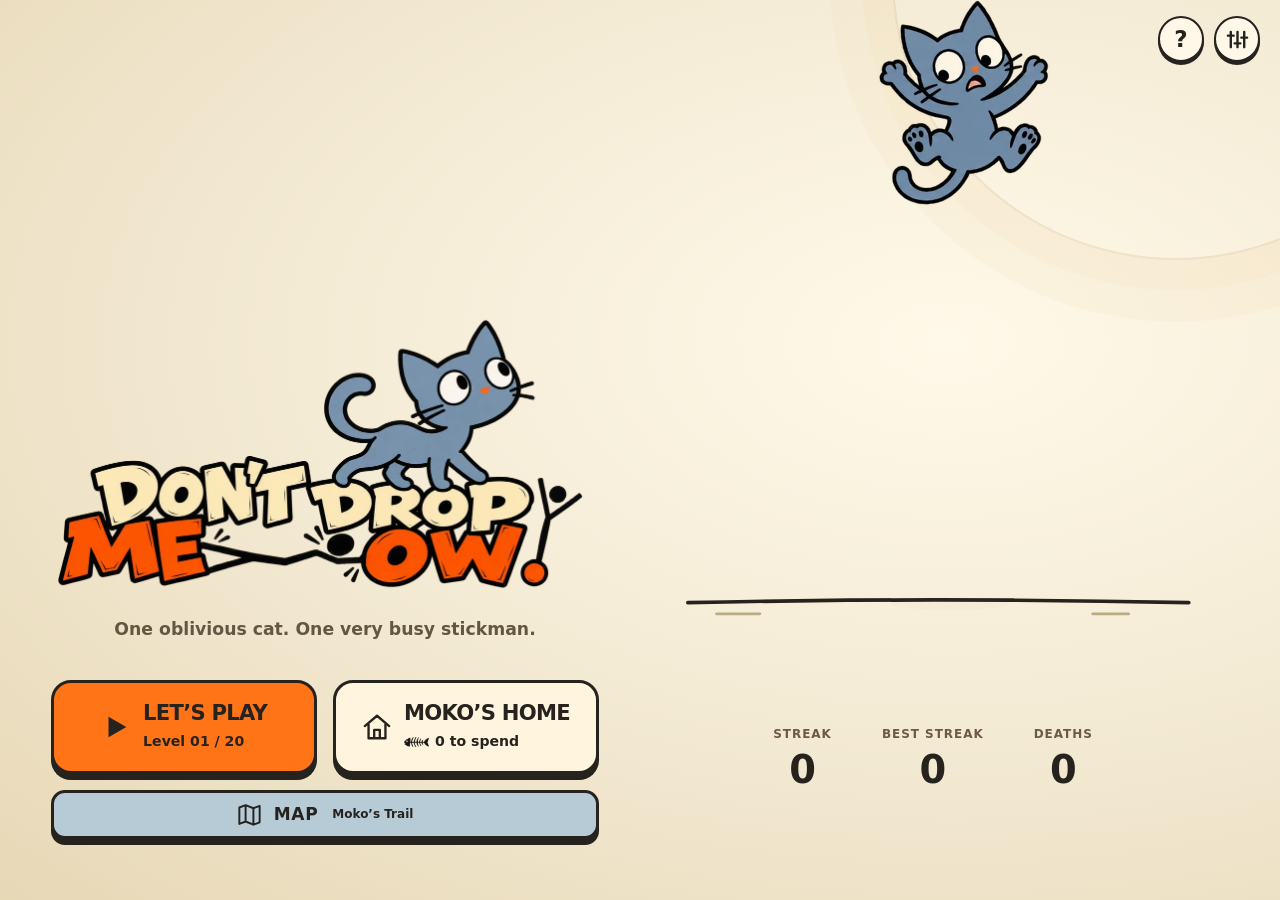
==== index.html @ 4ca8fd46 "flap z-order, vignette bed suppression, kit audio resilience, chunk prefetch Generated with [Devin](" ====
<!doctype html>
<html lang="en">
  <head>
    <meta charset="UTF-8" />
    <meta name="viewport" content="width=device-width, initial-scale=1.0, viewport-fit=cover, user-scalable=no" />
    <meta name="theme-color" content="#0b1020" />
    <link rel="icon" type="image/png" href="./images/icon.png" />
    <link rel="apple-touch-icon" href="./images/icon.png" />
    <meta name="robots" content="noindex, nofollow" />
    <meta name="description" content="DDMO — a Snappy Fox Games title." />
    <title>Don't Drop Me-Ow!</title>
    <script type="module" crossorigin src="./assets/index-Bmjl_Z2d.js"></script>
    <link rel="stylesheet" crossorigin href="./assets/index-BCp3fHx_.css">
  </head>
  <body>
    <div id="root"></div>
  </body>
</html>
---- assets/index-BCp3fHx_.css ----
:root{--bg: #cfc0a0;--panel: #e7dabd;--panel-2: #efe6cf;--line: #b8a77e;--text: #26231f;--muted: #6f6450;--accent: #e8622a;--accent-2: #3a352d;--danger: #b8452a}*{box-sizing:border-box}html,body,#root{height:100%;margin:0}body{background:var(--bg);color:var(--text);font:16px/1.5 system-ui,-apple-system,Segoe UI,sans-serif;-webkit-font-smoothing:antialiased}.app-shell{height:100%;display:flex;align-items:center;justify-content:center;padding:16px}.menu,.panel,.game-frame{width:min(100%,520px);height:min(100%,900px);background:var(--panel);border:1px solid var(--line);border-radius:20px;overflow:hidden;position:relative;display:flex;flex-direction:column}.is-game .game-frame{width:min(100%,1280px,calc((100dvh - 32px) * 16 / 9));height:auto;aspect-ratio:16 / 9}@media(orientation:portrait){.app-shell.is-game{padding:0}.is-game .game-frame{width:100%;height:100%;aspect-ratio:auto;border:none;border-radius:0}}.menu{padding:32px 24px;gap:20px}.menu-head h1{margin:0;font-size:40px;letter-spacing:.02em}.menu-head p{margin:6px 0 0;color:var(--muted)}.menu-modes{display:flex;flex-direction:column;gap:12px;flex:1}.mode-card{display:flex;flex-direction:column;gap:4px;text-align:left;padding:16px 18px;border-radius:14px;border:1px solid var(--line);background:var(--panel-2);color:var(--text);cursor:pointer;transition:transform .08s ease,border-color .12s ease}.mode-card:hover{border-color:var(--accent);transform:translateY(-1px)}.mode-label{font-weight:700;font-size:18px}.mode-blurb{color:var(--muted);font-size:14px}.mode-controls{color:var(--accent-2);font-size:12px;letter-spacing:.04em}.mode-best{color:var(--accent);font-size:12px;font-weight:700}.menu-foot{display:flex;gap:10px}.menu-best{margin:0;color:var(--muted);font-size:13px;text-align:center}button{font:inherit}.primary,.ghost,.danger{padding:10px 16px;border-radius:12px;border:1px solid var(--line);cursor:pointer}.primary{background:var(--accent);color:#efe6cf;border-color:transparent;font-weight:700}.primary:disabled{opacity:.4;cursor:not-allowed}.ghost{background:transparent;color:var(--text);flex:1}.danger{background:var(--danger);color:#fff;border-color:transparent}.panel{padding:28px 24px;gap:16px;overflow-y:auto}.panel h1{margin:0}.row{display:flex;align-items:center;justify-content:space-between;gap:12px;padding:12px 0;border-bottom:1px solid var(--line)}.currency{color:var(--accent);font-weight:700;margin:0}.upgrade-list{list-style:none;margin:0;padding:0;display:flex;flex-direction:column;gap:12px}.upgrade{display:flex;align-items:center;justify-content:space-between;gap:12px;padding:14px;border:1px solid var(--line);border-radius:12px;background:var(--panel-2)}.upgrade-info{display:flex;flex-direction:column;gap:2px}.upgrade-info span{color:var(--muted);font-size:13px}.upgrade-info em{color:var(--accent-2);font-size:12px;font-style:normal}.game-frame{background:var(--bg)}.game-loading{flex:1;display:flex;align-items:center;justify-content:center;color:var(--muted)}.game-canvas{flex:1;min-height:0}.game-canvas canvas{display:block;width:100%!important;height:100%!important}.game-exit{position:absolute;top:30px;right:36px;padding:8px 14px;border:none;border-radius:2px;background:#26231f;color:#efe6cf;font-size:16px;font-weight:700;letter-spacing:.02em;cursor:pointer;transition:transform .08s ease}.game-exit:hover{transform:translateY(-1px)}.game-pause{position:absolute;inset:0;display:flex;flex-direction:column;align-items:center;justify-content:center;gap:14px;background:#26231f73;color:#efe6cf;letter-spacing:.04em;pointer-events:none;user-select:none;-webkit-user-select:none;z-index:3}.game-pause b{font-size:30px;font-weight:700}.game-pause span{font-size:15px;color:#cfc3a8}.game-hud{position:absolute;top:0;left:0;right:0;display:flex;align-items:center;gap:16px;padding:calc(8px + env(safe-area-inset-top)) calc(12px + env(safe-area-inset-right)) 8px calc(16px + env(safe-area-inset-left));color:#e7dabd;font-weight:700;letter-spacing:.02em;user-select:none;-webkit-user-select:none;z-index:4}.game-hud-tag{font-size:17px}.game-hud-bones{display:flex;align-items:center;gap:7px;font-size:17px}.game-hud-bones img{width:26px;height:auto;display:block}.game-hud-bones b{font-weight:700;min-width:1.1em;animation:game-hud-pop .28s ease}@keyframes game-hud-pop{0%{transform:scale(1)}40%{transform:scale(1.5)}to{transform:scale(1)}}.game-hud-gap{flex:1}.game-hud-btn{appearance:none;border:none;border-radius:0;background:transparent;color:#e7dabd;font:inherit;font-size:17px;letter-spacing:.02em;padding:12px 14px;cursor:pointer;transition:transform .08s ease}.game-hud-btn:hover{transform:translateY(-1px)}.game-hud .game-exit{position:static;top:auto;right:auto;padding:12px 14px;border-radius:0;background:transparent;color:#e7dabd;font-size:17px}.overlay{position:absolute;inset:0;background:#e7dabdf0;display:flex;flex-direction:column;align-items:center;justify-content:center;gap:12px;padding:24px;text-align:center}.overlay h2{margin:0;font-size:30px}.overlay-score{margin:0;font-size:20px;color:var(--text)}.overlay-best{margin:0;color:var(--accent);font-weight:700}.overlay-actions{display:flex;gap:10px;width:100%;max-width:320px}.is-home .home-frame,.home-frame{width:min(100%,1280px);aspect-ratio:16 / 9;background:var(--panel);border:1px solid var(--line);border-radius:20px;overflow:hidden;position:relative;cursor:default}.home-room{position:absolute;inset:0;width:100%;height:100%}.home-hud{position:absolute;top:0;left:0;right:0;display:flex;justify-content:space-between;align-items:flex-start;padding:24px 30px;pointer-events:none}.home-hud .game-exit{pointer-events:auto;position:static}.home-bones{background:#26231f;color:#efe6cf;font-weight:700;font-size:20px;padding:8px 16px;border-radius:2px;display:inline-flex;align-items:center;gap:8px}.bone-glyph{width:20px;height:20px;object-fit:contain;vertical-align:-4px;display:inline-block}.home-hotspot{position:absolute;transform:translate(-50%,-50%);width:64px;height:64px;background:none;border:none;cursor:pointer;padding:0}.home-hotspot-ring{position:absolute;inset:8px;border:3px dashed var(--accent);border-radius:50%;opacity:.7;animation:hotspot-pulse 1.6s ease-in-out infinite}.home-hotspot-tag{position:absolute;bottom:-14px;left:50%;transform:translate(-50%);background:#26231f;color:#efe6cf;font-size:13px;font-weight:700;padding:2px 8px;border-radius:8px;white-space:nowrap;display:inline-flex;align-items:center;gap:4px}.home-hotspot-tag .bone-glyph{width:14px;height:14px;vertical-align:0}.home-owned-tag{position:absolute;transform:translate(-50%,-50%);width:56px;height:56px;background:none;border:none;cursor:pointer;padding:0}.home-owned-ring{border-color:#26231f;opacity:.28}.home-owned-tag:hover .home-owned-ring{opacity:.6}.home-item-hit{position:absolute;background:none;border:none;padding:0}.home-item-hit:active{cursor:grabbing}.home-toast{position:absolute;left:50%;bottom:92px;transform:translate(-50%);background:#26231f;color:#efe6cf;font-size:14px;font-weight:600;padding:8px 16px;border-radius:12px;pointer-events:none;z-index:6}@keyframes hotspot-pulse{0%,to{transform:scale(1);opacity:.7}50%{transform:scale(1.18);opacity:.35}}.home-sections{display:flex;gap:6px;pointer-events:auto;background:#26231f;padding:4px;border-radius:12px}.home-section-tab{background:none;border:none;color:#efe6cf8c;font-weight:700;font-size:14px;letter-spacing:.08em;padding:7px 14px;border-radius:9px;cursor:pointer}.home-section-tab.is-active{background:#e7dabd;color:#26231f}.home-card{position:absolute;left:50%;bottom:6%;transform:translate(-50%);width:min(520px,92%);background:#efe6cf;border:3px solid #26231f;border-radius:16px;display:flex;gap:18px;padding:16px 18px;align-items:stretch;box-shadow:0 10px #26231f47,0 22px 44px #26231f4d;animation:home-card-in .22s cubic-bezier(.2,1.4,.5,1) both;z-index:4}@keyframes home-card-in{0%{transform:translate(-50%) translateY(18px) scale(.96);opacity:0}to{transform:translate(-50%) translateY(0) scale(1);opacity:1}}.home-card-art{flex:0 0 128px;background:#26231f;border-radius:12px;display:flex;align-items:center;justify-content:center;padding:10px;position:relative}.home-card-art:after{content:"";position:absolute;left:14px;right:14px;bottom:14px;height:5px;background:#e7dabd;border-radius:3px;opacity:.85}.home-card-art img{max-width:100%;max-height:108px;object-fit:contain;image-rendering:auto}.home-card-art-empty{color:#efe6cf;font-size:40px;font-weight:800}.home-card-art-swatch{width:76px;height:76px;border:3px solid #26231f;border-radius:10px}.home-card-art-swatchrow{display:flex;gap:8px}.home-card-art-swatchrow i{width:30px;height:30px;border:3px solid #26231f;border-radius:8px}.home-card-swatches{display:flex;flex-wrap:wrap;gap:7px;padding-top:6px;border-top:1px solid var(--line)}.home-card-swatch{width:28px;height:28px;border:3px solid #26231f;border-radius:8px;cursor:pointer;padding:0}.home-card-swatch.is-picked{outline:3px solid #e8622a;outline-offset:2px}.home-card-body{flex:1;display:flex;flex-direction:column;gap:5px;min-width:0}.home-card-body strong{font-size:22px;letter-spacing:.03em;text-transform:uppercase}.home-card-pips{display:flex;align-items:center;gap:5px}.home-card-pips i{width:9px;height:9px;border-radius:50%;border:2px solid #26231f;background:transparent}.home-card-pips i.on{background:#e8622a;border-color:#e8622a}.home-card-pips em{font-style:normal;font-size:12px;font-weight:700;color:var(--muted);letter-spacing:.05em;margin-left:4px;text-transform:uppercase}.home-card-blurb{font-size:14px;color:var(--muted);font-style:italic}.home-card-chain{font-size:12px;font-weight:700;color:var(--accent-2);letter-spacing:.03em}.home-card-alt{background:none;border:none;padding:0 2px;font:inherit;font-weight:700;color:var(--accent);cursor:pointer;text-decoration:underline dotted;text-underline-offset:2px}.home-card-owned{display:flex;flex-direction:column;gap:3px;padding-top:4px;border-top:1px solid var(--line)}.home-card-owned-row{display:flex;align-items:center;justify-content:space-between;gap:10px;font-size:13px;text-transform:capitalize}.home-card-inuse{font-style:normal;font-size:11px;font-weight:800;color:var(--muted);letter-spacing:.06em;text-transform:uppercase}.home-card-equip{flex:none;padding:3px 12px;font-size:11px;font-weight:800;border-radius:7px}.home-card-actions{display:flex;gap:10px;margin-top:auto;padding-top:8px}.home-card-buy{display:inline-flex;align-items:center;gap:7px}.bone-ico{width:15px;height:15px}.home-continue{position:absolute;right:30px;bottom:26px;display:flex;flex-direction:column;align-items:flex-end;gap:6px;z-index:3}.home-continue-btn{font-size:17px}.home-continue.is-cta{left:50%;right:auto;bottom:112px;transform:translate(-50%);align-items:center}.home-prompt{position:absolute;left:50%;top:56%;transform:translate(-50%,-50%);text-align:center;z-index:3;pointer-events:none}.home-prompt-copy{margin:0;font-size:17px;font-style:italic;color:var(--muted)}.home-prompt-skip{margin:8px 0 0;font-size:14px;font-weight:700;color:var(--accent);animation:home-skip-pulse 1.6s ease-in-out infinite}.home-next{position:absolute;right:30px;bottom:26px;margin:0;padding:9px 16px;background:var(--text);color:#f2ead6;border-radius:10px;font-size:14px;font-weight:800;letter-spacing:.04em;z-index:3;pointer-events:none}.home-skip{position:absolute;right:30px;bottom:26px;margin:0;color:var(--muted);font-size:14px;font-weight:700;z-index:3;animation:home-skip-pulse 1.6s ease-in-out infinite;pointer-events:none}.home-skip b{color:var(--accent)}@keyframes home-skip-pulse{0%,to{opacity:.65}50%{opacity:1}}.home-menu{position:absolute;top:0;right:0;bottom:0;width:min(348px,92%);background:#efe6cf;border-left:3px solid #26231f;display:flex;flex-direction:column;z-index:5;box-shadow:-8px 0 24px #26231f1a}.home-menu-heading{display:flex;justify-content:space-between;align-items:center;gap:10px;padding:10px 14px 0;background:#26231f;color:#efe6cf;font-size:12px;font-weight:800;letter-spacing:.08em}.home-menu-close{display:inline-flex;align-items:center;justify-content:center;gap:8px;min-height:44px;padding:7px 10px;color:#efe6cf;background:transparent;border:1px solid #8c8169;border-radius:10px;font-size:11px;font-weight:700;cursor:pointer}.home-menu-close span{font-size:24px;line-height:1}.home-menu-tabs{display:grid;grid-template-columns:repeat(2,minmax(0,1fr));gap:5px;padding:8px 12px 12px;border-bottom:2px solid #26231f;background:#26231f}.home-menu-tabs .home-section-tab{min-height:44px;font-size:12px;padding:8px;letter-spacing:.05em;color:#c8bea7}.home-menu-tabs .home-section-tab.is-active{color:#26231f}.home-menu button:focus-visible{outline:3px solid #e8622a;outline-offset:-3px}.home-menu-list{flex:1;min-height:0;overflow-y:auto;overscroll-behavior:contain;padding:12px;display:flex;flex-direction:column;gap:8px}.home-menu-row{display:flex;align-items:center;flex-shrink:0;min-height:72px;gap:12px;padding:10px 12px;background:#f8f1df;border:1px solid #d5c7a5;border-radius:12px;color:#26231f;cursor:pointer;text-align:left;font-size:15px}.home-menu-row:hover{border-color:#9a8562}.home-menu-row.is-available{border-color:#d99157;background:#fff5dd;box-shadow:inset 3px 0 #e8622a}.home-menu-row.is-available .home-menu-price{padding:7px 9px;border-radius:9px;background:#e8622a;color:#26231f}.home-menu-row.is-short{background:#e8dfca;color:#665e50}.home-menu-row.is-short .home-menu-thumb{opacity:.45}.home-menu-row.is-locked{background:#e3d8bf;border-style:dashed;color:#665e50}.home-menu-row.is-locked .home-menu-thumb{opacity:.3;filter:grayscale(1)}.home-menu-thumb{width:54px;height:46px;object-fit:contain;flex:none}.home-menu-text{display:flex;flex-direction:column;gap:4px;flex:1;min-width:0}.home-menu-name{font-weight:650;font-size:14px;line-height:1.3}.home-menu-state{font-size:12px;line-height:1.4;color:#5f5546}.home-menu-price{font-weight:700;font-size:14px;display:inline-flex;align-items:center;gap:4px;flex:none}.home-menu-price .bone-glyph{width:15px;height:15px;vertical-align:0}.home-menu-lock{display:flex;flex-direction:column;align-items:center;gap:5px;flex-shrink:0}.home-menu-lock>span{display:inline-flex;align-items:center;gap:3px;font-size:12px;font-weight:700}.home-menu-lock .bone-glyph{width:13px;height:13px}.home-menu-sub{margin:10px 4px 2px;font-size:11px;font-weight:800;letter-spacing:.09em;text-transform:uppercase;color:#5f5546}.home-menu-more{margin:6px 0;padding:12px 10px;border-top:1px solid #c6b795;text-align:center;font-size:12px;color:#5f5546}.home-menu-empty{margin:18px 10px;font-size:13px;color:#5f5546;text-align:center}.home-menu-foot{margin:0;padding:0;font-size:12px;color:#5f5546;text-align:center}.home-menu-footer{flex-shrink:0;display:grid;gap:10px;padding:12px 14px max(14px,env(safe-area-inset-bottom));background:#efe6cf;border-top:1px solid #c6b795}.home-menu-continue{width:100%;min-height:46px;font-size:14px;background:#bc4314;color:#fff8e9}@media(max-width:860px){.home-menu{position:fixed;inset:auto 0 0;width:auto;height:min(68dvh,620px);max-height:calc(100dvh - 12px);border-left:none;border-top:3px solid #26231f;border-radius:18px 18px 0 0;overflow:hidden;z-index:12}.home-menu-tabs{grid-template-columns:repeat(4,minmax(0,1fr));gap:3px}.home-menu-tabs .home-section-tab{font-size:10px;padding:6px 3px;letter-spacing:.02em}}@media(max-width:860px)and (max-height:480px){.home-menu{height:calc(100dvh - 12px)}}.home-empty{position:absolute;left:30px;bottom:26px;margin:0;font-size:15px;font-style:italic;color:var(--muted)}.home-naming{position:absolute;inset:0;background:#e7dabde0;display:flex;flex-direction:column;align-items:center;justify-content:center;gap:6px;text-align:center}.home-naming .home-naming-skip{position:absolute;top:122px;left:0;right:0;margin:0;font-size:15px;font-weight:800;letter-spacing:.08em;text-transform:uppercase;color:var(--accent)}.home-naming p{margin:0;font-size:22px;color:var(--text)}.home-naming-mark{width:min(360px,72vw);height:auto;margin:6px 0}.home-naming-arrow{width:72px;height:72px;margin-top:6px;animation:naming-bob 1.1s ease-in-out infinite}.home-naming-upgrades{font-size:17px}@keyframes naming-bob{0%,to{transform:translateY(0)}50%{transform:translateY(10px)}}.menu-controls{display:flex;gap:12px;justify-content:center;margin:14px 0 4px}.ctrl-card{display:flex;align-items:center;gap:10px;padding:10px 14px;border:2px solid #26231f;border-radius:8px;background:#f2ead6}.ctrl-text{font-size:13px;font-weight:600;color:#26231f}.ctrl-glyph{position:relative;width:64px;height:36px;flex:none}.ctrl-pointer{position:absolute;left:2px;top:8px;width:0;height:0;border-left:7px solid transparent;border-right:7px solid transparent;border-bottom:14px solid #e8622a;transform:rotate(-30deg)}.ctrl-dash{position:absolute;left:18px;top:16px;width:22px;border-top:2px dashed #26231f}.ctrl-stick{position:absolute;right:4px;top:2px;width:4px;height:26px;background:#26231f;border-radius:2px}.ctrl-stick:before{content:"";position:absolute;top:-8px;left:-4px;width:12px;height:12px;border-radius:50%;background:#26231f}.ctrl-gap{position:absolute;left:4px;right:4px;bottom:2px;height:14px;border-left:16px solid #26231f;border-right:16px solid #26231f}.ctrl-bridge{position:absolute;left:10px;right:10px;bottom:12px;height:5px;background:#26231f;border-radius:3px;transform:rotate(-6deg)}@media(max-width:620px),(max-height:480px){.home-card{position:fixed;inset:auto 0 0;transform:none;width:100%;max-height:62vh;overflow-y:auto;border-radius:16px 16px 0 0;border-width:3px 0 0;animation:none;z-index:20}.home-card-art{flex-basis:96px}.home-card-art img{max-height:80px}.home-continue{right:14px;bottom:14px}.home-hud{padding:12px 14px}}@media(orientation:portrait)and (max-width:620px){.is-home .home-frame,.home-frame{align-self:flex-start;margin-top:4px}.home-hud{position:fixed;top:calc(56.25vw + 10px);left:0;right:0;padding:0 10px;flex-wrap:wrap;row-gap:8px;align-items:center}.home-hud .home-sections{order:3;flex-basis:100%;justify-content:center;gap:3px}.home-hud .home-section-tab{font-size:11px;padding:6px 8px;letter-spacing:.04em}.home-hud .home-bones{font-size:16px;padding:6px 12px}.home-continue{position:fixed;top:calc(56.25vw + 104px);left:0;right:0;bottom:auto;align-items:center}.home-naming{position:fixed}.home-prompt{top:30%;left:0;right:0;transform:translateY(-50%)}}.home-upgrades{position:relative;pointer-events:auto}.home-upgrades-button{min-height:44px;padding:10px 18px;border:2px solid #26231f;border-radius:12px;background:#26231f;color:#efe6cf;font-weight:800;letter-spacing:.06em}.home-upgrades-button span{margin-left:10px}.home-sections-reveal{position:absolute;top:calc(100% + 6px);left:50%;transform:translate(-50%);width:max-content;max-width:calc(100vw - 20px);flex-wrap:wrap;justify-content:center;animation:home-upgrades-open .22s ease-out both;box-shadow:0 6px 16px #26231f30}.home-sections-reveal .home-section-tab{color:#efe6cf;min-height:44px}@keyframes home-upgrades-open{0%{opacity:0;translate:0 -10px}to{opacity:1;translate:0 0}}.home-paint-card .home-card-body,.home-food-card .home-card-body{width:100%}.home-paint-help{font-size:14px;line-height:1.45;margin:8px 0}.home-wall-choices{display:grid;grid-template-columns:repeat(3,1fr);gap:6px;margin:10px 0}.home-wall-choices button{min-height:60px;padding:8px 4px;border:2px solid #b9a879;background:transparent;color:#26231f;border-radius:9px;font-weight:700}.home-wall-choices small{display:block;font-size:11px;font-weight:400;margin-top:4px}.home-wall-choices .is-picked{background:#26231f;color:#efe6cf;border-color:#26231f}.home-paint-colours{display:flex;flex-wrap:wrap;gap:8px;margin:12px 0}.home-paint-colours button{min-height:64px;min-width:64px;border:2px solid transparent;background:transparent;color:#26231f;border-radius:8px;display:grid;justify-items:center;gap:4px;padding:5px;font-size:12px}.home-paint-colours button span{width:36px;height:30px;border:1px solid #26231f66;border-radius:5px;font-size:22px}.home-paint-colours .is-picked{border-color:#26231f;background:#e5d5af}.home-cream-glow{filter:sepia(.8) saturate(2) hue-rotate(280deg)}.home-cream-sparkles{animation:home-cream-sparkle .6s ease-in-out infinite alternate}@keyframes home-cream-sparkle{0%{opacity:.3}to{opacity:1}}@media(orientation:portrait)and (max-width:620px){.home-upgrades{position:static}.home-sections-reveal{top:50px;left:10px;right:10px;width:auto;max-width:none;transform:none}.home-continue{top:calc(56.25vw + 152px)}}@media(prefers-reduced-motion:reduce){.home-sections-reveal,.home-cream-sparkles{animation:none}}.home-menu-colour-preview{display:flex;gap:3px;width:54px;flex-shrink:0}.home-menu-colour-preview i{width:16px;height:32px;border:1px solid #26231f55;border-radius:4px}.home-moko-drinking{animation:home-lapping .45s ease-in-out infinite alternate}@keyframes home-lapping{0%{translate:0 0}to{translate:0 2px}}@media(prefers-reduced-motion:reduce){.home-moko-drinking{animation:none}}.home-furniture-settle{animation:home-furniture-settle .22s cubic-bezier(.2,.65,.3,1) both}.home-decoration-settle{animation:home-decoration-settle .18s ease-out both}@keyframes home-furniture-settle{0%{transform:translateY(-5px) scale(.99,1.01)}45%{transform:scale(1.018,.975)}78%{transform:scale(.997,1.005)}to{transform:none}}@keyframes home-decoration-settle{0%{transform:scale(.985);opacity:.8}to{transform:none;opacity:1}}.home-paint-wipe-mask{transform-box:fill-box;transform-origin:right center;animation:home-paint-wipe .32s cubic-bezier(.22,.65,.3,1) both}@keyframes home-paint-wipe{0%{transform:scaleX(1)}to{transform:scaleX(0)}}@media(prefers-reduced-motion:reduce){.home-furniture-settle,.home-decoration-settle{animation:none}.home-paint-wipe-mask{animation:none;transform:scaleX(0)}}.app-shell.is-menu{padding:0;background:#efe6cf}.premiere-menu{--menu-orange: #ff7417;position:relative;isolation:isolate;width:100%;height:100%;display:grid;grid-template-columns:minmax(0,1fr) minmax(0,1.08fr);grid-template-rows:minmax(0,1fr) auto;align-items:center;column-gap:clamp(12px,3vw,60px);padding:clamp(20px,4vw,64px);padding-top:clamp(24px,4vh,48px);overflow:hidden;background:radial-gradient(ellipse at 74% 38%,#fff9e9 0,#f4ebd5 48%,#e7d8b6)}.premiere-menu:before{content:"";position:absolute;z-index:-1;width:44vw;height:44vw;min-width:320px;min-height:320px;border:2px solid #d9bd8f55;border-radius:50%;top:-24vw;right:-14vw;box-shadow:0 0 0 30px #e3c69918,0 0 0 62px #e3c69918}.premiere-brand{grid-column:1;grid-row:1;align-self:end;padding-bottom:clamp(16px,3vh,36px)}.premiere-logo{display:block;width:100%;max-width:660px;height:auto;margin-inline:auto;object-fit:contain}.premiere-brand p{margin:16px 0 0;font-size:clamp(13px,1.35vw,20px);font-weight:550;text-align:center;color:#635744}.premiere-tools{position:absolute;top:max(16px,env(safe-area-inset-top));right:max(20px,env(safe-area-inset-right));display:flex;gap:10px;z-index:5}.premiere-tools button{width:46px;height:46px;padding:10px;background:#fff8e8;border:2px solid #26231f;border-radius:50%;color:#26231f;box-shadow:0 3px #26231f;font-size:23px;font-weight:800;cursor:pointer;display:grid;place-items:center;line-height:1}.premiere-tools svg{width:23px;fill:none;stroke:currentColor;stroke-width:2.5;stroke-linecap:round}.menu-theatre{grid-column:2;grid-row:1;align-self:end;width:100%;max-height:100%;pointer-events:none;overflow:hidden}.menu-theatre svg{display:block;width:100%;height:auto;max-height:min(62vh,540px)}.premiere-actions{grid-column:1;grid-row:2;display:grid;grid-template-columns:1fr 1fr;gap:16px;padding:10px 0 max(10px,env(safe-area-inset-bottom));align-self:start}.premiere-actions button{border:3px solid #26231f;border-radius:20px;padding:18px 14px;min-height:94px;color:#26231f;box-shadow:0 6px #26231f;display:flex;align-items:center;justify-content:center;gap:12px;text-align:left;cursor:pointer;transition:transform .12s ease,box-shadow .12s ease}.premiere-play{background:var(--menu-orange)}.premiere-home{background:#fff5df}.premiere-actions button:hover{transform:translateY(-2px);box-shadow:0 8px #26231f}.premiere-actions button:active{transform:translateY(4px);box-shadow:0 2px #26231f}.premiere-actions button>svg{width:30px;min-width:25px;fill:none;stroke:currentColor;stroke-width:2.5;stroke-linejoin:round;stroke-linecap:round}.premiere-play>svg{fill:#26231f!important;stroke:none!important}.premiere-actions strong{display:block;font-size:clamp(15px,1.65vw,25px);font-weight:900;line-height:1.1;letter-spacing:-.035em;white-space:nowrap}.premiere-actions small{display:flex;align-items:center;gap:6px;margin-top:7px;font-size:clamp(11px,1.1vw,15px);font-weight:600}.premiere-actions small img{width:25px;height:16px;object-fit:contain}.premiere-affordable{display:inline-block;width:8px;height:8px;border-radius:50%;background:#f56b13;box-shadow:0 0 0 3px #ffd4a2;margin-left:4px}.premiere-complete{grid-column:1/-1;text-align:center;font-size:12px;color:#6c5b42}.premiere-records{grid-column:2;grid-row:2;display:flex;align-items:center;justify-content:center;margin:16px 0;padding:0 15px;gap:clamp(16px,4vw,50px);text-align:center}.premiere-records>div{min-width:50px}.premiere-records dt{color:#6c5b42;font-size:clamp(9px,1vw,12px);letter-spacing:.08em;font-weight:800;white-space:nowrap}.premiere-records dd{font-size:clamp(24px,3vw,42px);font-weight:850;line-height:1.2;margin:4px 0 0;font-variant-numeric:tabular-nums}.premiere-help{position:absolute;z-index:10;right:24px;top:80px;width:min(430px,calc(100% - 48px));background:#fff6df;border:3px solid #26231f;border-radius:20px;padding:25px;box-shadow:0 8px #26231f22}.premiere-help h2{font-size:23px;margin:0 22px 20px 0}.premiere-help p{font-size:15px}.premiere-help>.primary{background:#ff7417;color:#26231f;border:2px solid #26231f;margin-top:8px;font-weight:800}.premiere-help-close{position:absolute;right:12px;top:8px;width:44px;height:44px;background:transparent;border:0;font-size:30px;cursor:pointer}.premiere-menu button:focus-visible{outline:3px solid #417eaa;outline-offset:5px}@media(orientation:portrait){.premiere-menu{grid-template-columns:1fr;grid-template-rows:minmax(100px,.85fr) minmax(130px,1fr) auto auto;gap:8px;padding:50px 22px max(20px,env(safe-area-inset-bottom))}.premiere-brand{grid-column:1;grid-row:1;align-self:center;padding:0;width:min(100%,480px);justify-self:center}.premiere-brand p{font-size:12px;margin-top:7px}.premiere-logo{max-height:28vh}.menu-theatre{grid-column:1;grid-row:2;align-self:end;max-width:600px;justify-self:center}.menu-theatre svg{max-height:34vh}.premiere-actions{grid-column:1;grid-row:3;width:min(100%,520px);justify-self:center;padding:0 0 8px;gap:12px}.premiere-actions button{min-height:80px;padding:15px 10px;border-radius:17px;gap:8px}.premiere-actions strong{font-size:clamp(13px,3.7vw,20px)}.premiere-actions small{font-size:11px}.premiere-actions button>svg{width:23px;min-width:19px}.premiere-records{grid-column:1;grid-row:4;margin:10px 0 0;gap:40px}.premiere-records dd{font-size:27px}.premiere-tools{top:max(12px,env(safe-area-inset-top));right:14px;gap:8px}.premiere-tools button{width:44px;height:44px;padding:7px;font-size:20px}.premiere-tools svg{width:21px}}@media(orientation:landscape)and (max-height:480px){.premiere-menu{padding:18px 28px 14px;gap:6px 24px}.premiere-brand{padding-bottom:10px}.premiere-logo{max-height:48vh}.premiere-brand p{font-size:11px;margin-top:5px}.menu-theatre svg{max-height:70vh}.premiere-tools{top:10px;right:15px}.premiere-tools button{width:44px;height:44px;padding:8px;font-size:19px}.premiere-actions{gap:10px;padding-top:2px}.premiere-actions button{min-height:65px;padding:9px;border-radius:14px;gap:7px}.premiere-actions strong{font-size:15px}.premiere-actions small{font-size:10px;margin-top:4px}.premiere-records{margin:5px 0}.premiere-records dd{font-size:27px}}@media(prefers-reduced-motion:reduce){.premiere-actions button{transition:none}}@media(orientation:landscape)and (max-width:760px),(orientation:portrait)and (max-width:350px){.premiere-actions button>svg{display:none}}.menu-theatre.theatre-fall,.menu-theatre.theatre-stick-fall,.menu-theatre.theatre-fall>svg,.menu-theatre.theatre-stick-fall>svg{overflow:visible}.premiere-actions .premiere-map{grid-column:1/-1;min-height:48px;padding:9px 18px;border-radius:14px;background:#b7cbd7;gap:12px}.premiere-actions .premiere-map strong{font-size:17px;letter-spacing:.04em}.premiere-actions .premiere-map span{display:flex;align-items:center;gap:14px}.premiere-actions .premiere-map small{margin:0;font-size:12px}.premiere-actions .premiere-map>svg{width:25px;height:25px}.app-shell.is-map{padding:0;background:#efe6cf}.trail-map{width:100%;height:100%;overflow:auto;overscroll-behavior:contain;padding:clamp(14px,2.5vw,36px);background:radial-gradient(ellipse at 50% 40%,#fff9e9,#f0e5cc 70%,#e4d3af);color:#26231f}.trail-header{display:flex;align-items:center;justify-content:space-between;gap:16px;max-width:1120px;margin:auto}.trail-header h1{font-size:clamp(28px,4vw,48px);line-height:1.08;margin:3px 0 0;font-weight:900;letter-spacing:-.05em}.trail-header h1 em{font-style:normal;color:#dc5717}.trail-header h1:focus{outline:none}.trail-eyebrow{margin:0;font-size:10px;letter-spacing:.18em;color:#786341;font-weight:800}.trail-back,.trail-page{min-width:46px;min-height:46px;background:#fff8e7;border:2px solid #26231f;border-radius:14px;box-shadow:0 3px #26231f;font-size:23px;font-weight:800;cursor:pointer}.trail-back{padding:8px 14px;display:flex;align-items:center;gap:8px}.trail-back span{font-size:12px;letter-spacing:.06em}.trail-bank{display:flex;align-items:center;gap:7px;font-size:25px;font-weight:850;font-variant-numeric:tabular-nums}.trail-bank img{width:35px;height:22px;object-fit:contain}.trail-bank small{font-size:13px;color:#79684c}.trail-guide{display:flex;justify-content:center;flex-wrap:wrap;gap:10px 25px;font-size:11px;color:#786341;margin:18px 0 0}.trail-guide span{display:flex;align-items:center;gap:7px}.trail-guide i{background:#f6c579;width:11px;height:11px;border:1px solid #89704b;border-radius:4px}.trail-guide img{width:22px;height:14px;object-fit:contain}.trail-board{position:relative;width:min(100%,1100px);height:clamp(340px,61vh,620px);margin:18px auto 0}.trail-decor{position:absolute;inset:0;width:100%;height:100%;pointer-events:none}.trail-node{position:absolute;transform:translate(-50%,-50%);width:clamp(52px,7.4vw,90px);height:clamp(60px,8vw,96px);background:none;border:0;padding:0;cursor:pointer;transition:filter .14s;-webkit-tap-highlight-color:transparent}.trail-flap{display:block;width:100%;height:100%;overflow:visible;filter:drop-shadow(0 4px 0 #9e805d24)}.trail-node.is-unlocked:hover .trail-flap{filter:drop-shadow(0 3px 5px #f16b173f)}.trail-node.is-unlocked:active .trail-flap{transform:translateY(2px)}.trail-node.is-locked{cursor:default}.trail-bone{position:absolute;right:-13px;top:-9px;background:#fff7df;border:1.5px solid #a68d65;border-radius:20px;padding:3px 6px;display:flex;align-items:center;gap:3px;box-shadow:0 2px #9e805d20;pointer-events:none}.trail-bone img{width:25px;height:15px;object-fit:contain}.trail-bone b{font-size:10px}.trail-moko{position:absolute;width:50px;height:45px;object-fit:contain;bottom:calc(100% - 7px);left:50%;transform:translate(-50%);pointer-events:none}.trail-footer{display:flex;justify-content:center;align-items:center;gap:22px;max-width:1100px;margin:0 auto;padding-bottom:max(10px,env(safe-area-inset-bottom))}.trail-footer div{text-align:center;min-width:180px}.trail-footer strong{display:block;font-size:13px;letter-spacing:.1em}.trail-footer small{display:block;font-size:11px;color:#786341;margin-top:4px}.trail-page:disabled{opacity:.3;cursor:default;box-shadow:none}.trail-map button:focus-visible{outline:3px solid #417eaa;outline-offset:5px;border-radius:12px}@media(max-width:600px)and (orientation:portrait){.trail-map{padding:20px 12px 12px}.trail-header{flex-wrap:wrap;gap:12px}.trail-header>div{order:3;width:100%;text-align:center}.trail-header h1{font-size:36px}.trail-back{padding:7px 12px}.trail-guide{gap:8px 18px;margin-top:15px}.trail-guide-current{display:none!important}.trail-board{height:440px;margin-top:15px}.trail-node{width:49px;height:59px}.trail-bone{right:-10px;top:-7px;padding:2px 4px;gap:2px}.trail-bone img{width:20px;height:12px}.trail-moko{width:39px;height:36px}.trail-footer{gap:15px}.trail-footer div{min-width:150px}}@media(max-height:500px)and (orientation:landscape){.premiere-actions .premiere-map{min-height:40px;padding:5px 12px}.trail-map{padding:10px 20px}.trail-header h1{font-size:28px}.trail-eyebrow{font-size:8px}.trail-back,.trail-page{min-height:44px;min-width:44px}.trail-guide{margin-top:4px;font-size:10px;gap:18px}.trail-board{height:245px;margin-top:9px}.trail-node{width:52px;height:54px}.trail-moko{width:29px;height:27px;bottom:calc(100% - 8px)}.trail-bone{top:-5px;right:-9px;padding:1px 4px}.trail-bone img{width:20px;height:12px}.trail-footer{margin-top:0}.trail-footer small{display:none}}@media(prefers-reduced-motion:reduce){.trail-node{transition:none}}@media(max-width:600px)and (orientation:portrait)and (max-height:700px){.premiere-menu{grid-template-rows:minmax(80px,.8fr) minmax(90px,1fr) auto auto;padding-top:48px;padding-bottom:12px;gap:4px}.premiere-actions{gap:10px}.premiere-actions button{min-height:66px;padding:10px 8px}.premiere-actions .premiere-map{min-height:44px;padding:6px 12px}.premiere-records{margin-top:4px}.premiere-logo{max-height:23vh}}@media(max-height:500px)and (orientation:landscape){.trail-guide{display:none}.trail-board{height:clamp(242px,calc(100dvh - 118px),300px);margin-top:6px}.trail-footer{padding-bottom:0}}.trail-node{width:clamp(44px,5.92vw,72px);height:clamp(48px,6.4vw,76.8px)}.trail-flap{overflow:visible}.trail-guide i{background:#34312b;border-color:#26231f}.trail-node.is-current{z-index:2}.trail-node.is-current .trail-flap{filter:drop-shadow(0 0 7px #ff8a2050)}.trail-node.is-current:hover .trail-flap{filter:drop-shadow(0 0 10px #ff8a2070)}.trail-bone{right:-16px;top:-12px}.trail-map .trail-header{position:relative;z-index:4}@media(max-width:600px)and (orientation:portrait){.trail-board{height:740px}.trail-node{width:49px;height:59px;display:grid;place-items:center}.trail-flap{width:80%;height:80%}.trail-bone{right:-6px;top:-2px}.trail-moko{bottom:calc(90% - 7px)}.trail-map .trail-header{position:sticky;top:-20px;padding:8px 0 12px;background:linear-gradient(#f3e9d2 86%,#f3e9d200)}}@media(max-height:500px)and (orientation:landscape){.trail-board{height:300px}.trail-node{width:52px;height:54px;display:grid;place-items:center}.trail-flap{width:80%;height:80%}.trail-bone{top:-1px;right:-4px}.trail-moko{bottom:calc(90% - 8px)}}.app-shell.is-celebration{padding:0;background:#211e19}.rescue-encore{position:relative;isolation:isolate;display:flex;flex-direction:column;width:100%;height:100%;min-height:0;overflow:hidden;background:radial-gradient(ellipse at 50% 48%,#393125,#211e19 72%);color:#f6eacb;outline:none;touch-action:manipulation;user-select:none;-webkit-user-select:none}.encore-heading{position:absolute;z-index:1;top:max(22px,env(safe-area-inset-top));left:max(22px,env(safe-area-inset-left));right:max(22px,env(safe-area-inset-right));text-align:center;pointer-events:none}.encore-kicker{display:block;color:#ff8b43;font-size:11px;font-weight:800;letter-spacing:.22em}.encore-heading h1{font-size:clamp(19px,3vw,30px);font-weight:750;line-height:1.2;margin:8px 0 0}.encore-stage{flex:1;min-height:0;display:flex;align-items:center;justify-content:center;padding:35px max(12px,env(safe-area-inset-right)) 14px max(12px,env(safe-area-inset-left))}.encore-art{display:block;width:100%;height:100%;max-width:1100px;overflow:visible;pointer-events:none}.encore-footer{flex-shrink:0;display:grid;justify-items:center;gap:9px;padding:0 max(20px,env(safe-area-inset-right)) max(20px,env(safe-area-inset-bottom)) max(20px,env(safe-area-inset-left))}.encore-footer>span{color:#cabb9d;font-size:10px;font-weight:750;letter-spacing:.14em}.encore-next{display:flex;align-items:center;justify-content:center;gap:20px;min-height:48px;min-width:210px;border:1px solid #ff9858;border-bottom:4px solid #a83f13;border-radius:13px;padding:10px 22px;background:linear-gradient(#ff842f,#ed651d);color:#211e19;font:800 14px/1.2 system-ui,sans-serif;cursor:pointer;box-shadow:0 3px #0d0b0844}.encore-next svg{width:20px;height:20px;stroke:currentColor;stroke-width:2.5;stroke-linecap:round;stroke-linejoin:round;fill:none}.encore-next:active{transform:translateY(2px);border-bottom-width:2px}.encore-next:focus-visible{outline:3px solid #fff2c9;outline-offset:4px}.encore-footer small{color:#cabb9d;font-size:11px}@media(orientation:portrait){.encore-heading{top:max(36px,env(safe-area-inset-top))}.encore-stage{padding-top:95px;padding-bottom:30px}.encore-art{width:145%;max-width:none;flex-shrink:0}.encore-footer{gap:12px;padding-bottom:max(32px,env(safe-area-inset-bottom))}}@media(orientation:landscape)and (max-height:450px){.encore-heading{top:max(10px,env(safe-area-inset-top))}.encore-heading h1{font-size:19px;margin-top:3px}.encore-kicker{font-size:9px}.encore-stage{padding-top:25px;padding-bottom:0}.encore-footer{gap:4px;padding-bottom:max(8px,env(safe-area-inset-bottom))}.encore-footer>span{display:none}.encore-next{min-height:44px;padding:8px 18px;min-width:185px}.encore-footer small{font-size:10px}}.settings-panel{overflow-y:auto;overscroll-behavior:contain;padding-bottom:max(24px,env(safe-area-inset-bottom))}.settings-scenes>span{max-width:390px}.settings-scenes small{display:block;margin-top:4px;font-size:12px;line-height:1.45;color:var(--muted)}.settings-panel input[type=checkbox]{min-width:24px;min-height:24px;margin:10px;flex-shrink:0;accent-color:var(--accent)}.settings-panel label.row{min-height:48px;cursor:pointer}
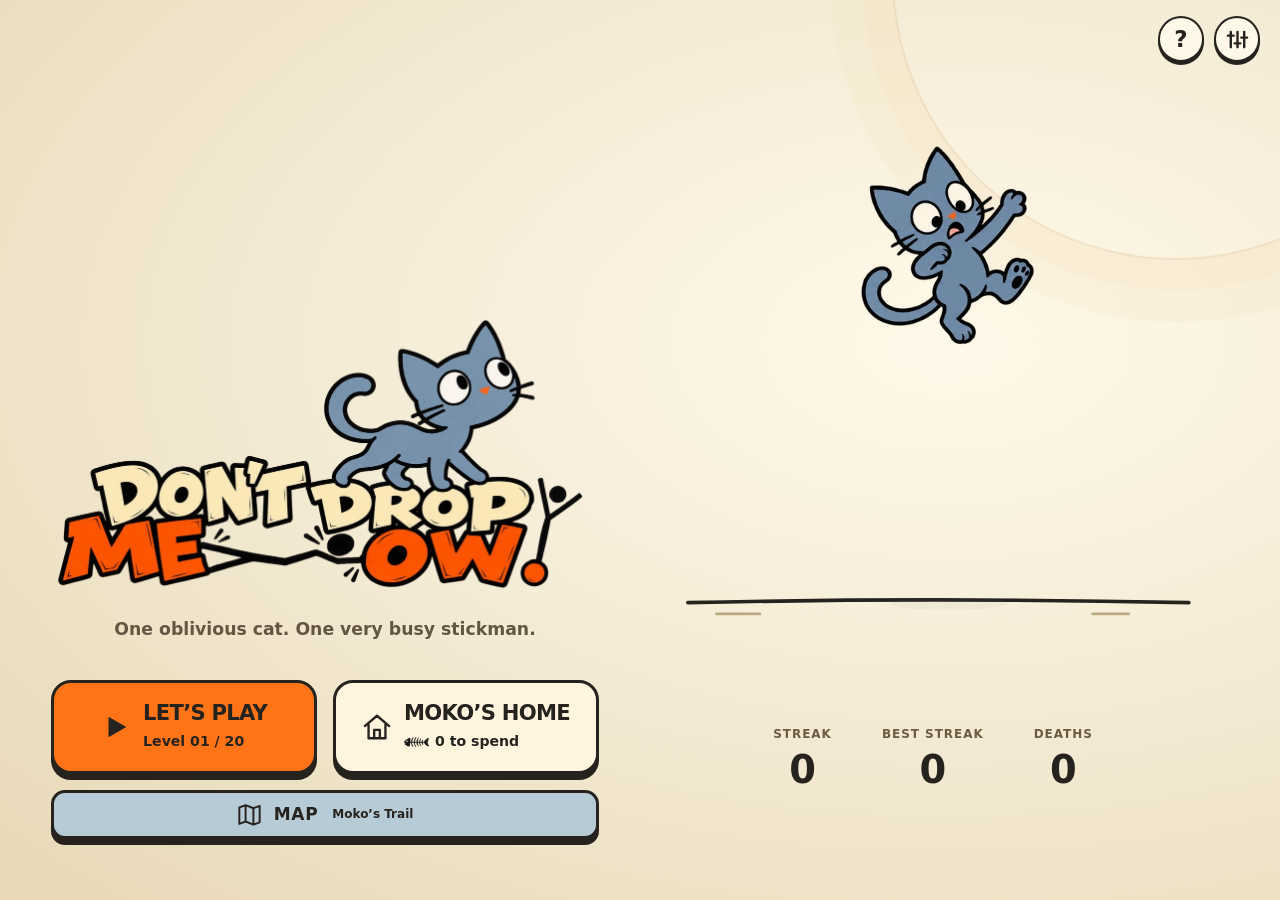
==== commit 8c3473f9: "bone beacon: off-screen bone edge button + one-tap fetch lob with hero-follow flight cam Generated w" ====
--- a/index.html
+++ b/index.html
@@ -9,7 +9,7 @@
     <meta name="robots" content="noindex, nofollow" />
     <meta name="description" content="DDMO — a Snappy Fox Games title." />
     <title>Don't Drop Me-Ow!</title>
-    <script type="module" crossorigin src="./assets/index-Bmjl_Z2d.js"></script>
+    <script type="module" crossorigin src="./assets/index-CxUVdOkQ.js"></script>
     <link rel="stylesheet" crossorigin href="./assets/index-BCp3fHx_.css">
   </head>
   <body>
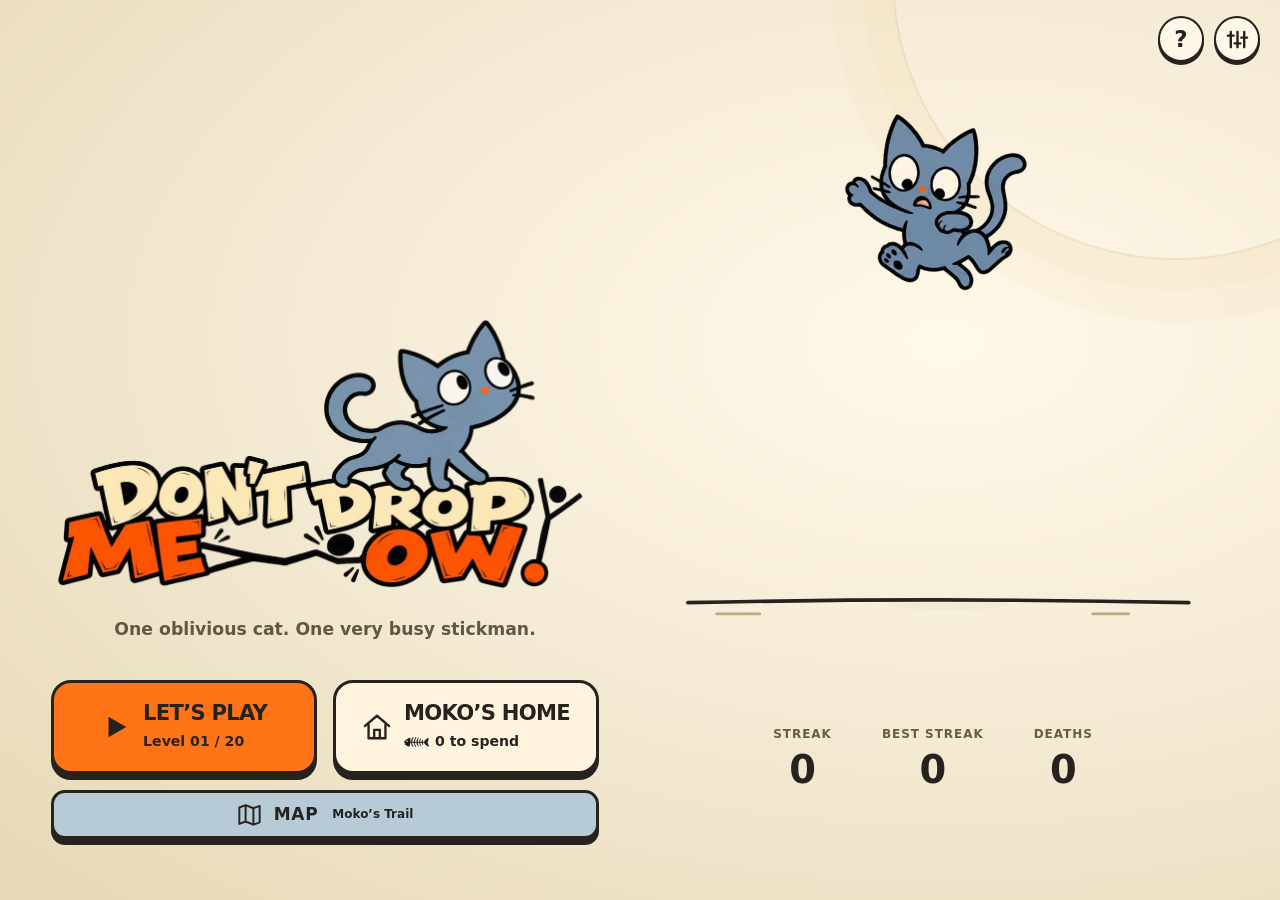
==== commit a02e7c01: "Secret bones: persist reveals across replays + beacon fix - unlockedSecrets ledger: a discovered cub" ====
--- a/index.html
+++ b/index.html
@@ -9,7 +9,7 @@
     <meta name="robots" content="noindex, nofollow" />
     <meta name="description" content="DDMO — a Snappy Fox Games title." />
     <title>Don't Drop Me-Ow!</title>
-    <script type="module" crossorigin src="./assets/index-CxUVdOkQ.js"></script>
+    <script type="module" crossorigin src="./assets/index-9x4bV_qr.js"></script>
     <link rel="stylesheet" crossorigin href="./assets/index-BCp3fHx_.css">
   </head>
   <body>
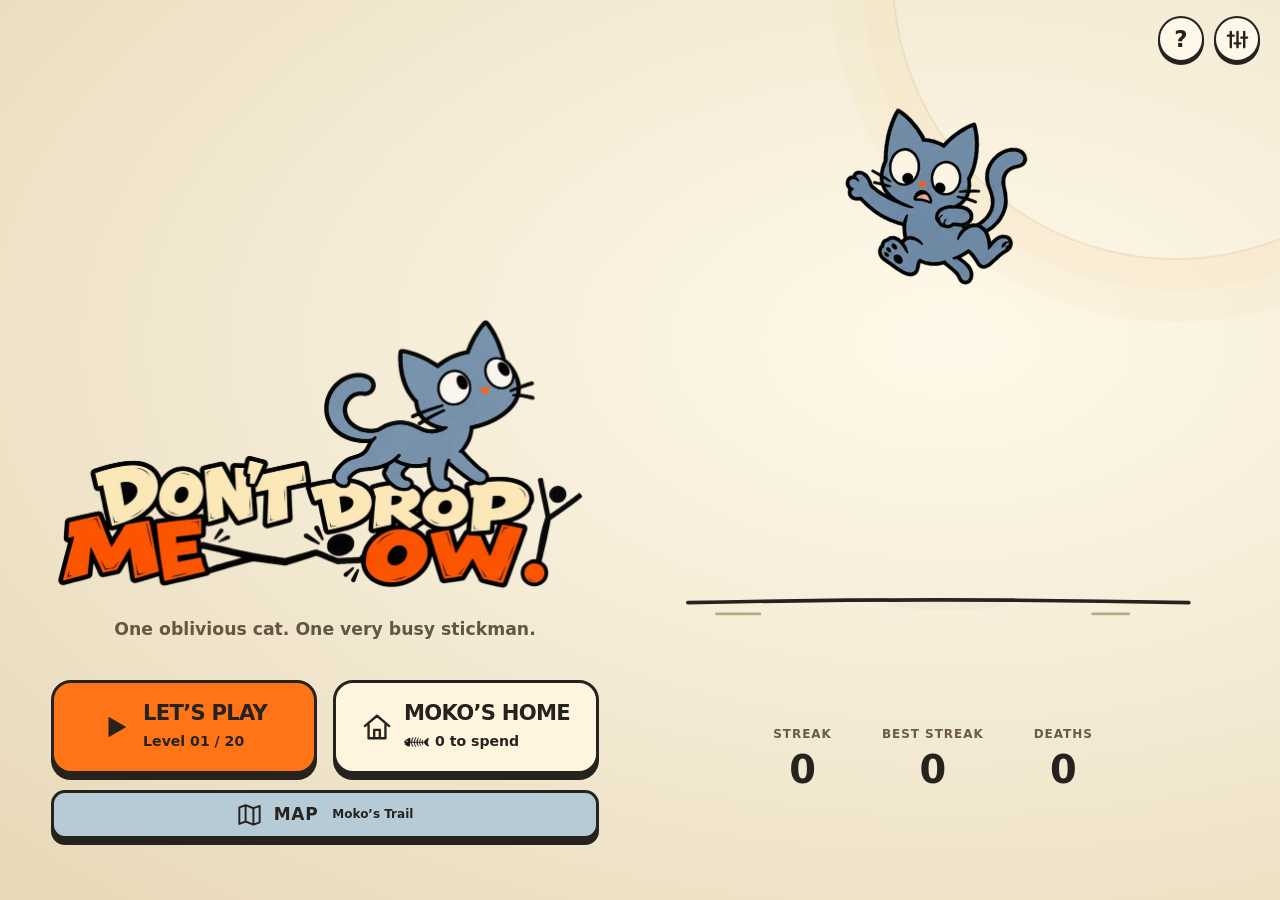
==== commit 0dab9cce: "Fix beacon never painting + secret persistence across replays - boneBeacon/chrome children lacked se" ====
--- a/index.html
+++ b/index.html
@@ -9,7 +9,7 @@
     <meta name="robots" content="noindex, nofollow" />
     <meta name="description" content="DDMO — a Snappy Fox Games title." />
     <title>Don't Drop Me-Ow!</title>
-    <script type="module" crossorigin src="./assets/index-9x4bV_qr.js"></script>
+    <script type="module" crossorigin src="./assets/index-DZgF5WNN.js"></script>
     <link rel="stylesheet" crossorigin href="./assets/index-BCp3fHx_.css">
   </head>
   <body>
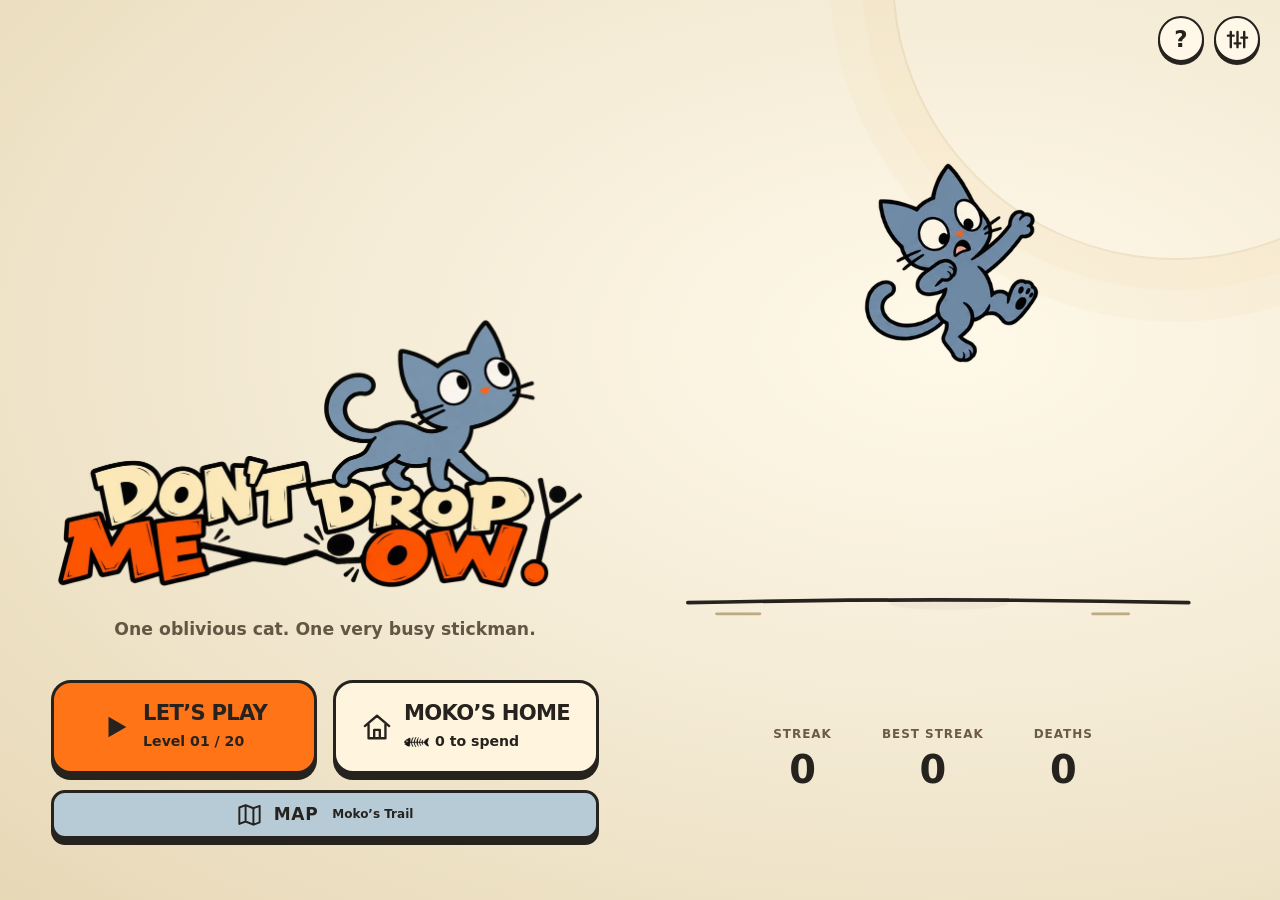
==== commit ff98deec: "Audit follow-ups: restart input-state leak + beacon dead zone - ribbonAimPt/pointerCam/press* surviv" ====
--- a/index.html
+++ b/index.html
@@ -9,7 +9,7 @@
     <meta name="robots" content="noindex, nofollow" />
     <meta name="description" content="DDMO — a Snappy Fox Games title." />
     <title>Don't Drop Me-Ow!</title>
-    <script type="module" crossorigin src="./assets/index-DZgF5WNN.js"></script>
+    <script type="module" crossorigin src="./assets/index-BS2gwCeL.js"></script>
     <link rel="stylesheet" crossorigin href="./assets/index-BCp3fHx_.css">
   </head>
   <body>
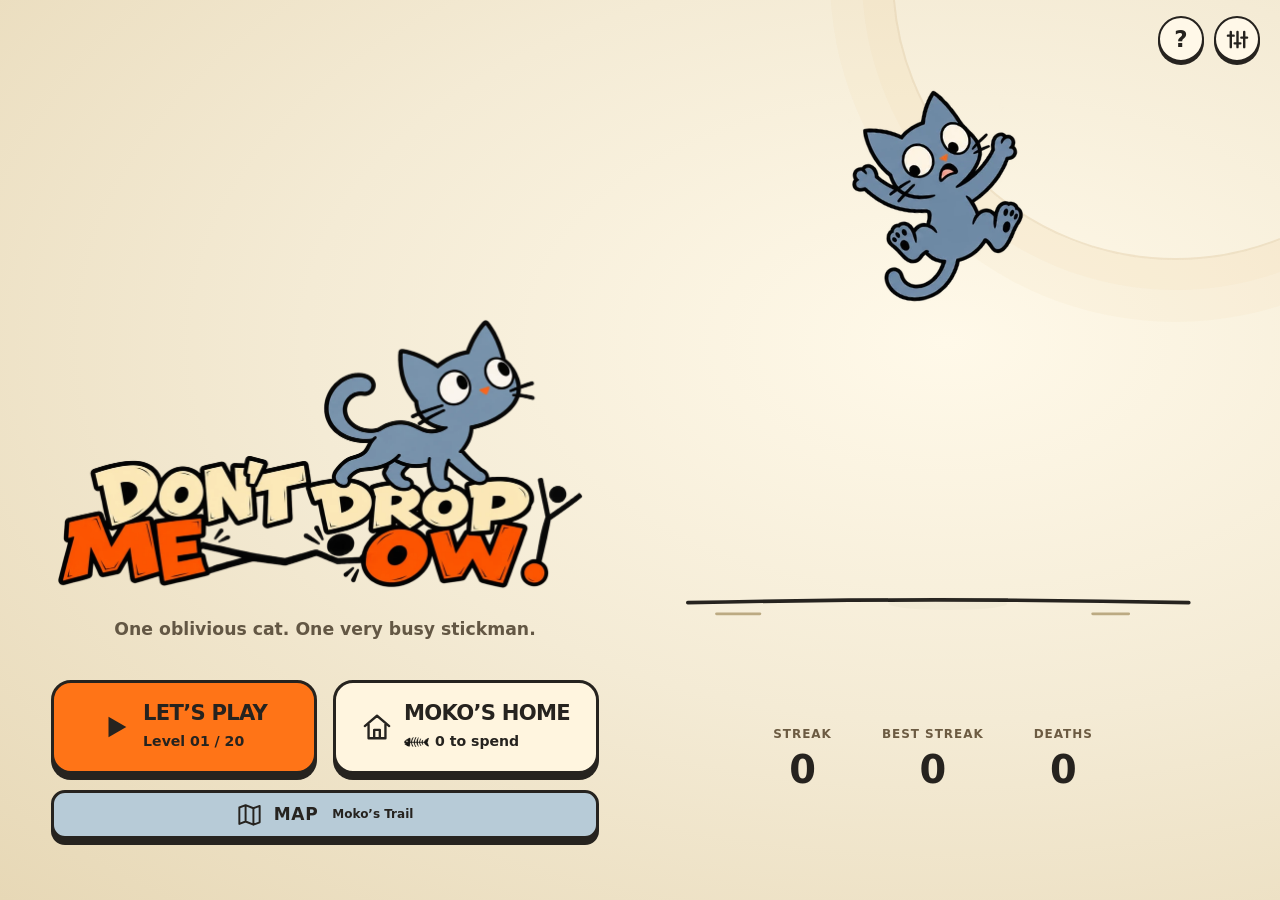
==== commit 6af775fa: "Persist nine-lives gag rotation across game remounts The death-bag lived in the Phaser game registry" ====
--- a/index.html
+++ b/index.html
@@ -9,7 +9,7 @@
     <meta name="robots" content="noindex, nofollow" />
     <meta name="description" content="DDMO — a Snappy Fox Games title." />
     <title>Don't Drop Me-Ow!</title>
-    <script type="module" crossorigin src="./assets/index-BS2gwCeL.js"></script>
+    <script type="module" crossorigin src="./assets/index-PI8LXGir.js"></script>
     <link rel="stylesheet" crossorigin href="./assets/index-BCp3fHx_.css">
   </head>
   <body>
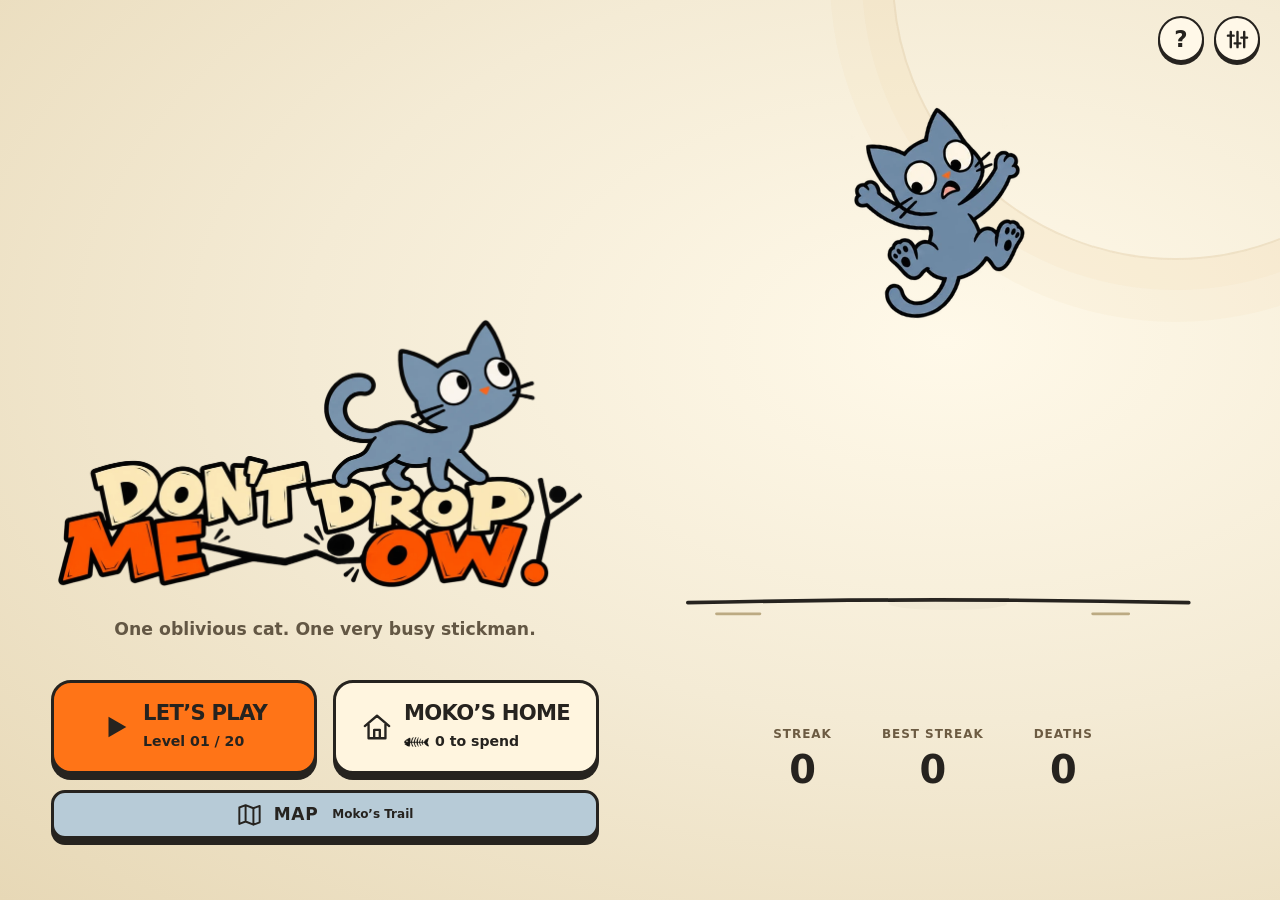
==== commit 88bbf42d: "Recover suspended mobile runs without blank paper screens" ====
--- a/index.html
+++ b/index.html
@@ -9,8 +9,8 @@
     <meta name="robots" content="noindex, nofollow" />
     <meta name="description" content="DDMO — a Snappy Fox Games title." />
     <title>Don't Drop Me-Ow!</title>
-    <script type="module" crossorigin src="./assets/index-PI8LXGir.js"></script>
-    <link rel="stylesheet" crossorigin href="./assets/index-BCp3fHx_.css">
+    <script type="module" crossorigin src="./assets/index-DTjq_dxn.js"></script>
+    <link rel="stylesheet" crossorigin href="./assets/index-8K6h4TZp.css">
   </head>
   <body>
     <div id="root"></div>
--- a/assets/index-8K6h4TZp.css
+++ b/assets/index-8K6h4TZp.css
@@ -0,0 +1 @@
+:root{--bg: #cfc0a0;--panel: #e7dabd;--panel-2: #efe6cf;--line: #b8a77e;--text: #26231f;--muted: #6f6450;--accent: #e8622a;--accent-2: #3a352d;--danger: #b8452a}*{box-sizing:border-box}html,body,#root{height:100%;margin:0}body{background:var(--bg);color:var(--text);font:16px/1.5 system-ui,-apple-system,Segoe UI,sans-serif;-webkit-font-smoothing:antialiased}.app-shell{height:100%;display:flex;align-items:center;justify-content:center;padding:16px}.menu,.panel,.game-frame{width:min(100%,520px);height:min(100%,900px);background:var(--panel);border:1px solid var(--line);border-radius:20px;overflow:hidden;position:relative;display:flex;flex-direction:column}.is-game .game-frame{width:min(100%,1280px,calc((100dvh - 32px) * 16 / 9));height:auto;aspect-ratio:16 / 9}@media(orientation:portrait){.app-shell.is-game{padding:0}.is-game .game-frame{width:100%;height:100%;aspect-ratio:auto;border:none;border-radius:0}}.menu{padding:32px 24px;gap:20px}.menu-head h1{margin:0;font-size:40px;letter-spacing:.02em}.menu-head p{margin:6px 0 0;color:var(--muted)}.menu-modes{display:flex;flex-direction:column;gap:12px;flex:1}.mode-card{display:flex;flex-direction:column;gap:4px;text-align:left;padding:16px 18px;border-radius:14px;border:1px solid var(--line);background:var(--panel-2);color:var(--text);cursor:pointer;transition:transform .08s ease,border-color .12s ease}.mode-card:hover{border-color:var(--accent);transform:translateY(-1px)}.mode-label{font-weight:700;font-size:18px}.mode-blurb{color:var(--muted);font-size:14px}.mode-controls{color:var(--accent-2);font-size:12px;letter-spacing:.04em}.mode-best{color:var(--accent);font-size:12px;font-weight:700}.menu-foot{display:flex;gap:10px}.menu-best{margin:0;color:var(--muted);font-size:13px;text-align:center}button{font:inherit}.primary,.ghost,.danger{padding:10px 16px;border-radius:12px;border:1px solid var(--line);cursor:pointer}.primary{background:var(--accent);color:#efe6cf;border-color:transparent;font-weight:700}.primary:disabled{opacity:.4;cursor:not-allowed}.ghost{background:transparent;color:var(--text);flex:1}.danger{background:var(--danger);color:#fff;border-color:transparent}.panel{padding:28px 24px;gap:16px;overflow-y:auto}.panel h1{margin:0}.row{display:flex;align-items:center;justify-content:space-between;gap:12px;padding:12px 0;border-bottom:1px solid var(--line)}.currency{color:var(--accent);font-weight:700;margin:0}.upgrade-list{list-style:none;margin:0;padding:0;display:flex;flex-direction:column;gap:12px}.upgrade{display:flex;align-items:center;justify-content:space-between;gap:12px;padding:14px;border:1px solid var(--line);border-radius:12px;background:var(--panel-2)}.upgrade-info{display:flex;flex-direction:column;gap:2px}.upgrade-info span{color:var(--muted);font-size:13px}.upgrade-info em{color:var(--accent-2);font-size:12px;font-style:normal}.game-frame{background:var(--bg)}.game-loading{flex:1;display:flex;align-items:center;justify-content:center;color:var(--muted)}.run-recovery{position:absolute;inset:0;z-index:20;display:grid;place-items:center;padding:24px;background:#e7dabdf5}.run-recovery-card{width:min(100%,360px);text-align:center}.run-recovery-card b{display:block;font-size:clamp(22px,4vw,30px)}.run-recovery-card p{margin:12px 0 24px;color:var(--muted)}.run-recovery-card button{display:block;width:100%;min-height:48px;margin-top:12px;border:2px solid var(--text);border-radius:12px;background:var(--panel-2);color:var(--text);font:inherit;font-weight:800;cursor:pointer}.run-recovery-card .run-recovery-primary{background:var(--accent);color:#fff7e7}.run-recovery-card button:focus-visible{outline:3px solid var(--accent);outline-offset:4px}@media(max-height:420px){.run-recovery{padding:12px}.run-recovery-card p{margin:6px 0 10px}}.game-canvas{flex:1;min-height:0}.game-canvas canvas{display:block;width:100%!important;height:100%!important}.game-exit{position:absolute;top:30px;right:36px;padding:8px 14px;border:none;border-radius:2px;background:#26231f;color:#efe6cf;font-size:16px;font-weight:700;letter-spacing:.02em;cursor:pointer;transition:transform .08s ease}.game-exit:hover{transform:translateY(-1px)}.game-pause{position:absolute;inset:0;display:flex;flex-direction:column;align-items:center;justify-content:center;gap:14px;background:#26231f73;color:#efe6cf;letter-spacing:.04em;pointer-events:none;user-select:none;-webkit-user-select:none;z-index:3}.game-pause b{font-size:30px;font-weight:700}.game-pause span{font-size:15px;color:#cfc3a8}.game-hud{position:absolute;top:0;left:0;right:0;display:flex;align-items:center;gap:16px;padding:calc(8px + env(safe-area-inset-top)) calc(12px + env(safe-area-inset-right)) 8px calc(16px + env(safe-area-inset-left));color:#e7dabd;font-weight:700;letter-spacing:.02em;user-select:none;-webkit-user-select:none;z-index:4}.game-hud-tag{font-size:17px}.game-hud-bones{display:flex;align-items:center;gap:7px;font-size:17px}.game-hud-bones img{width:26px;height:auto;display:block}.game-hud-bones b{font-weight:700;min-width:1.1em;animation:game-hud-pop .28s ease}@keyframes game-hud-pop{0%{transform:scale(1)}40%{transform:scale(1.5)}to{transform:scale(1)}}.game-hud-gap{flex:1}.game-hud-btn{appearance:none;border:none;border-radius:0;background:transparent;color:#e7dabd;font:inherit;font-size:17px;letter-spacing:.02em;padding:12px 14px;cursor:pointer;transition:transform .08s ease}.game-hud-btn:hover{transform:translateY(-1px)}.game-hud .game-exit{position:static;top:auto;right:auto;padding:12px 14px;border-radius:0;background:transparent;color:#e7dabd;font-size:17px}.overlay{position:absolute;inset:0;background:#e7dabdf0;display:flex;flex-direction:column;align-items:center;justify-content:center;gap:12px;padding:24px;text-align:center}.overlay h2{margin:0;font-size:30px}.overlay-score{margin:0;font-size:20px;color:var(--text)}.overlay-best{margin:0;color:var(--accent);font-weight:700}.overlay-actions{display:flex;gap:10px;width:100%;max-width:320px}.is-home .home-frame,.home-frame{width:min(100%,1280px);aspect-ratio:16 / 9;background:var(--panel);border:1px solid var(--line);border-radius:20px;overflow:hidden;position:relative;cursor:default}.home-room{position:absolute;inset:0;width:100%;height:100%}.home-hud{position:absolute;top:0;left:0;right:0;display:flex;justify-content:space-between;align-items:flex-start;padding:24px 30px;pointer-events:none}.home-hud .game-exit{pointer-events:auto;position:static}.home-bones{background:#26231f;color:#efe6cf;font-weight:700;font-size:20px;padding:8px 16px;border-radius:2px;display:inline-flex;align-items:center;gap:8px}.bone-glyph{width:20px;height:20px;object-fit:contain;vertical-align:-4px;display:inline-block}.home-hotspot{position:absolute;transform:translate(-50%,-50%);width:64px;height:64px;background:none;border:none;cursor:pointer;padding:0}.home-hotspot-ring{position:absolute;inset:8px;border:3px dashed var(--accent);border-radius:50%;opacity:.7;animation:hotspot-pulse 1.6s ease-in-out infinite}.home-hotspot-tag{position:absolute;bottom:-14px;left:50%;transform:translate(-50%);background:#26231f;color:#efe6cf;font-size:13px;font-weight:700;padding:2px 8px;border-radius:8px;white-space:nowrap;display:inline-flex;align-items:center;gap:4px}.home-hotspot-tag .bone-glyph{width:14px;height:14px;vertical-align:0}.home-owned-tag{position:absolute;transform:translate(-50%,-50%);width:56px;height:56px;background:none;border:none;cursor:pointer;padding:0}.home-owned-ring{border-color:#26231f;opacity:.28}.home-owned-tag:hover .home-owned-ring{opacity:.6}.home-item-hit{position:absolute;background:none;border:none;padding:0}.home-item-hit:active{cursor:grabbing}.home-toast{position:absolute;left:50%;bottom:92px;transform:translate(-50%);background:#26231f;color:#efe6cf;font-size:14px;font-weight:600;padding:8px 16px;border-radius:12px;pointer-events:none;z-index:6}@keyframes hotspot-pulse{0%,to{transform:scale(1);opacity:.7}50%{transform:scale(1.18);opacity:.35}}.home-sections{display:flex;gap:6px;pointer-events:auto;background:#26231f;padding:4px;border-radius:12px}.home-section-tab{background:none;border:none;color:#efe6cf8c;font-weight:700;font-size:14px;letter-spacing:.08em;padding:7px 14px;border-radius:9px;cursor:pointer}.home-section-tab.is-active{background:#e7dabd;color:#26231f}.home-card{position:absolute;left:50%;bottom:6%;transform:translate(-50%);width:min(520px,92%);background:#efe6cf;border:3px solid #26231f;border-radius:16px;display:flex;gap:18px;padding:16px 18px;align-items:stretch;box-shadow:0 10px #26231f47,0 22px 44px #26231f4d;animation:home-card-in .22s cubic-bezier(.2,1.4,.5,1) both;z-index:4}@keyframes home-card-in{0%{transform:translate(-50%) translateY(18px) scale(.96);opacity:0}to{transform:translate(-50%) translateY(0) scale(1);opacity:1}}.home-card-art{flex:0 0 128px;background:#26231f;border-radius:12px;display:flex;align-items:center;justify-content:center;padding:10px;position:relative}.home-card-art:after{content:"";position:absolute;left:14px;right:14px;bottom:14px;height:5px;background:#e7dabd;border-radius:3px;opacity:.85}.home-card-art img{max-width:100%;max-height:108px;object-fit:contain;image-rendering:auto}.home-card-art-empty{color:#efe6cf;font-size:40px;font-weight:800}.home-card-art-swatch{width:76px;height:76px;border:3px solid #26231f;border-radius:10px}.home-card-art-swatchrow{display:flex;gap:8px}.home-card-art-swatchrow i{width:30px;height:30px;border:3px solid #26231f;border-radius:8px}.home-card-swatches{display:flex;flex-wrap:wrap;gap:7px;padding-top:6px;border-top:1px solid var(--line)}.home-card-swatch{width:28px;height:28px;border:3px solid #26231f;border-radius:8px;cursor:pointer;padding:0}.home-card-swatch.is-picked{outline:3px solid #e8622a;outline-offset:2px}.home-card-body{flex:1;display:flex;flex-direction:column;gap:5px;min-width:0}.home-card-body strong{font-size:22px;letter-spacing:.03em;text-transform:uppercase}.home-card-pips{display:flex;align-items:center;gap:5px}.home-card-pips i{width:9px;height:9px;border-radius:50%;border:2px solid #26231f;background:transparent}.home-card-pips i.on{background:#e8622a;border-color:#e8622a}.home-card-pips em{font-style:normal;font-size:12px;font-weight:700;color:var(--muted);letter-spacing:.05em;margin-left:4px;text-transform:uppercase}.home-card-blurb{font-size:14px;color:var(--muted);font-style:italic}.home-card-chain{font-size:12px;font-weight:700;color:var(--accent-2);letter-spacing:.03em}.home-card-alt{background:none;border:none;padding:0 2px;font:inherit;font-weight:700;color:var(--accent);cursor:pointer;text-decoration:underline dotted;text-underline-offset:2px}.home-card-owned{display:flex;flex-direction:column;gap:3px;padding-top:4px;border-top:1px solid var(--line)}.home-card-owned-row{display:flex;align-items:center;justify-content:space-between;gap:10px;font-size:13px;text-transform:capitalize}.home-card-inuse{font-style:normal;font-size:11px;font-weight:800;color:var(--muted);letter-spacing:.06em;text-transform:uppercase}.home-card-equip{flex:none;padding:3px 12px;font-size:11px;font-weight:800;border-radius:7px}.home-card-actions{display:flex;gap:10px;margin-top:auto;padding-top:8px}.home-card-buy{display:inline-flex;align-items:center;gap:7px}.bone-ico{width:15px;height:15px}.home-continue{position:absolute;right:30px;bottom:26px;display:flex;flex-direction:column;align-items:flex-end;gap:6px;z-index:3}.home-continue-btn{font-size:17px}.home-continue.is-cta{left:50%;right:auto;bottom:112px;transform:translate(-50%);align-items:center}.home-prompt{position:absolute;left:50%;top:56%;transform:translate(-50%,-50%);text-align:center;z-index:3;pointer-events:none}.home-prompt-copy{margin:0;font-size:17px;font-style:italic;color:var(--muted)}.home-prompt-skip{margin:8px 0 0;font-size:14px;font-weight:700;color:var(--accent);animation:home-skip-pulse 1.6s ease-in-out infinite}.home-next{position:absolute;right:30px;bottom:26px;margin:0;padding:9px 16px;background:var(--text);color:#f2ead6;border-radius:10px;font-size:14px;font-weight:800;letter-spacing:.04em;z-index:3;pointer-events:none}.home-skip{position:absolute;right:30px;bottom:26px;margin:0;color:var(--muted);font-size:14px;font-weight:700;z-index:3;animation:home-skip-pulse 1.6s ease-in-out infinite;pointer-events:none}.home-skip b{color:var(--accent)}@keyframes home-skip-pulse{0%,to{opacity:.65}50%{opacity:1}}.home-menu{position:absolute;top:0;right:0;bottom:0;width:min(348px,92%);background:#efe6cf;border-left:3px solid #26231f;display:flex;flex-direction:column;z-index:5;box-shadow:-8px 0 24px #26231f1a}.home-menu-heading{display:flex;justify-content:space-between;align-items:center;gap:10px;padding:10px 14px 0;background:#26231f;color:#efe6cf;font-size:12px;font-weight:800;letter-spacing:.08em}.home-menu-close{display:inline-flex;align-items:center;justify-content:center;gap:8px;min-height:44px;padding:7px 10px;color:#efe6cf;background:transparent;border:1px solid #8c8169;border-radius:10px;font-size:11px;font-weight:700;cursor:pointer}.home-menu-close span{font-size:24px;line-height:1}.home-menu-tabs{display:grid;grid-template-columns:repeat(2,minmax(0,1fr));gap:5px;padding:8px 12px 12px;border-bottom:2px solid #26231f;background:#26231f}.home-menu-tabs .home-section-tab{min-height:44px;font-size:12px;padding:8px;letter-spacing:.05em;color:#c8bea7}.home-menu-tabs .home-section-tab.is-active{color:#26231f}.home-menu button:focus-visible{outline:3px solid #e8622a;outline-offset:-3px}.home-menu-list{flex:1;min-height:0;overflow-y:auto;overscroll-behavior:contain;padding:12px;display:flex;flex-direction:column;gap:8px}.home-menu-row{display:flex;align-items:center;flex-shrink:0;min-height:72px;gap:12px;padding:10px 12px;background:#f8f1df;border:1px solid #d5c7a5;border-radius:12px;color:#26231f;cursor:pointer;text-align:left;font-size:15px}.home-menu-row:hover{border-color:#9a8562}.home-menu-row.is-available{border-color:#d99157;background:#fff5dd;box-shadow:inset 3px 0 #e8622a}.home-menu-row.is-available .home-menu-price{padding:7px 9px;border-radius:9px;background:#e8622a;color:#26231f}.home-menu-row.is-short{background:#e8dfca;color:#665e50}.home-menu-row.is-short .home-menu-thumb{opacity:.45}.home-menu-row.is-locked{background:#e3d8bf;border-style:dashed;color:#665e50}.home-menu-row.is-locked .home-menu-thumb{opacity:.3;filter:grayscale(1)}.home-menu-thumb{width:54px;height:46px;object-fit:contain;flex:none}.home-menu-text{display:flex;flex-direction:column;gap:4px;flex:1;min-width:0}.home-menu-name{font-weight:650;font-size:14px;line-height:1.3}.home-menu-state{font-size:12px;line-height:1.4;color:#5f5546}.home-menu-price{font-weight:700;font-size:14px;display:inline-flex;align-items:center;gap:4px;flex:none}.home-menu-price .bone-glyph{width:15px;height:15px;vertical-align:0}.home-menu-lock{display:flex;flex-direction:column;align-items:center;gap:5px;flex-shrink:0}.home-menu-lock>span{display:inline-flex;align-items:center;gap:3px;font-size:12px;font-weight:700}.home-menu-lock .bone-glyph{width:13px;height:13px}.home-menu-sub{margin:10px 4px 2px;font-size:11px;font-weight:800;letter-spacing:.09em;text-transform:uppercase;color:#5f5546}.home-menu-more{margin:6px 0;padding:12px 10px;border-top:1px solid #c6b795;text-align:center;font-size:12px;color:#5f5546}.home-menu-empty{margin:18px 10px;font-size:13px;color:#5f5546;text-align:center}.home-menu-foot{margin:0;padding:0;font-size:12px;color:#5f5546;text-align:center}.home-menu-footer{flex-shrink:0;display:grid;gap:10px;padding:12px 14px max(14px,env(safe-area-inset-bottom));background:#efe6cf;border-top:1px solid #c6b795}.home-menu-continue{width:100%;min-height:46px;font-size:14px;background:#bc4314;color:#fff8e9}@media(max-width:860px){.home-menu{position:fixed;inset:auto 0 0;width:auto;height:min(68dvh,620px);max-height:calc(100dvh - 12px);border-left:none;border-top:3px solid #26231f;border-radius:18px 18px 0 0;overflow:hidden;z-index:12}.home-menu-tabs{grid-template-columns:repeat(4,minmax(0,1fr));gap:3px}.home-menu-tabs .home-section-tab{font-size:10px;padding:6px 3px;letter-spacing:.02em}}@media(max-width:860px)and (max-height:480px){.home-menu{height:calc(100dvh - 12px)}}.home-empty{position:absolute;left:30px;bottom:26px;margin:0;font-size:15px;font-style:italic;color:var(--muted)}.home-naming{position:absolute;inset:0;background:#e7dabde0;display:flex;flex-direction:column;align-items:center;justify-content:center;gap:6px;text-align:center}.home-naming .home-naming-skip{position:absolute;top:122px;left:0;right:0;margin:0;font-size:15px;font-weight:800;letter-spacing:.08em;text-transform:uppercase;color:var(--accent)}.home-naming p{margin:0;font-size:22px;color:var(--text)}.home-naming-mark{width:min(360px,72vw);height:auto;margin:6px 0}.home-naming-arrow{width:72px;height:72px;margin-top:6px;animation:naming-bob 1.1s ease-in-out infinite}.home-naming-upgrades{font-size:17px}@keyframes naming-bob{0%,to{transform:translateY(0)}50%{transform:translateY(10px)}}.menu-controls{display:flex;gap:12px;justify-content:center;margin:14px 0 4px}.ctrl-card{display:flex;align-items:center;gap:10px;padding:10px 14px;border:2px solid #26231f;border-radius:8px;background:#f2ead6}.ctrl-text{font-size:13px;font-weight:600;color:#26231f}.ctrl-glyph{position:relative;width:64px;height:36px;flex:none}.ctrl-pointer{position:absolute;left:2px;top:8px;width:0;height:0;border-left:7px solid transparent;border-right:7px solid transparent;border-bottom:14px solid #e8622a;transform:rotate(-30deg)}.ctrl-dash{position:absolute;left:18px;top:16px;width:22px;border-top:2px dashed #26231f}.ctrl-stick{position:absolute;right:4px;top:2px;width:4px;height:26px;background:#26231f;border-radius:2px}.ctrl-stick:before{content:"";position:absolute;top:-8px;left:-4px;width:12px;height:12px;border-radius:50%;background:#26231f}.ctrl-gap{position:absolute;left:4px;right:4px;bottom:2px;height:14px;border-left:16px solid #26231f;border-right:16px solid #26231f}.ctrl-bridge{position:absolute;left:10px;right:10px;bottom:12px;height:5px;background:#26231f;border-radius:3px;transform:rotate(-6deg)}@media(max-width:620px),(max-height:480px){.home-card{position:fixed;inset:auto 0 0;transform:none;width:100%;max-height:62vh;overflow-y:auto;border-radius:16px 16px 0 0;border-width:3px 0 0;animation:none;z-index:20}.home-card-art{flex-basis:96px}.home-card-art img{max-height:80px}.home-continue{right:14px;bottom:14px}.home-hud{padding:12px 14px}}@media(orientation:portrait)and (max-width:620px){.is-home .home-frame,.home-frame{align-self:flex-start;margin-top:4px}.home-hud{position:fixed;top:calc(56.25vw + 10px);left:0;right:0;padding:0 10px;flex-wrap:wrap;row-gap:8px;align-items:center}.home-hud .home-sections{order:3;flex-basis:100%;justify-content:center;gap:3px}.home-hud .home-section-tab{font-size:11px;padding:6px 8px;letter-spacing:.04em}.home-hud .home-bones{font-size:16px;padding:6px 12px}.home-continue{position:fixed;top:calc(56.25vw + 104px);left:0;right:0;bottom:auto;align-items:center}.home-naming{position:fixed}.home-prompt{top:30%;left:0;right:0;transform:translateY(-50%)}}.home-upgrades{position:relative;pointer-events:auto}.home-upgrades-button{min-height:44px;padding:10px 18px;border:2px solid #26231f;border-radius:12px;background:#26231f;color:#efe6cf;font-weight:800;letter-spacing:.06em}.home-upgrades-button span{margin-left:10px}.home-sections-reveal{position:absolute;top:calc(100% + 6px);left:50%;transform:translate(-50%);width:max-content;max-width:calc(100vw - 20px);flex-wrap:wrap;justify-content:center;animation:home-upgrades-open .22s ease-out both;box-shadow:0 6px 16px #26231f30}.home-sections-reveal .home-section-tab{color:#efe6cf;min-height:44px}@keyframes home-upgrades-open{0%{opacity:0;translate:0 -10px}to{opacity:1;translate:0 0}}.home-paint-card .home-card-body,.home-food-card .home-card-body{width:100%}.home-paint-help{font-size:14px;line-height:1.45;margin:8px 0}.home-wall-choices{display:grid;grid-template-columns:repeat(3,1fr);gap:6px;margin:10px 0}.home-wall-choices button{min-height:60px;padding:8px 4px;border:2px solid #b9a879;background:transparent;color:#26231f;border-radius:9px;font-weight:700}.home-wall-choices small{display:block;font-size:11px;font-weight:400;margin-top:4px}.home-wall-choices .is-picked{background:#26231f;color:#efe6cf;border-color:#26231f}.home-paint-colours{display:flex;flex-wrap:wrap;gap:8px;margin:12px 0}.home-paint-colours button{min-height:64px;min-width:64px;border:2px solid transparent;background:transparent;color:#26231f;border-radius:8px;display:grid;justify-items:center;gap:4px;padding:5px;font-size:12px}.home-paint-colours button span{width:36px;height:30px;border:1px solid #26231f66;border-radius:5px;font-size:22px}.home-paint-colours .is-picked{border-color:#26231f;background:#e5d5af}.home-cream-glow{filter:sepia(.8) saturate(2) hue-rotate(280deg)}.home-cream-sparkles{animation:home-cream-sparkle .6s ease-in-out infinite alternate}@keyframes home-cream-sparkle{0%{opacity:.3}to{opacity:1}}@media(orientation:portrait)and (max-width:620px){.home-upgrades{position:static}.home-sections-reveal{top:50px;left:10px;right:10px;width:auto;max-width:none;transform:none}.home-continue{top:calc(56.25vw + 152px)}}@media(prefers-reduced-motion:reduce){.home-sections-reveal,.home-cream-sparkles{animation:none}}.home-menu-colour-preview{display:flex;gap:3px;width:54px;flex-shrink:0}.home-menu-colour-preview i{width:16px;height:32px;border:1px solid #26231f55;border-radius:4px}.home-moko-drinking{animation:home-lapping .45s ease-in-out infinite alternate}@keyframes home-lapping{0%{translate:0 0}to{translate:0 2px}}@media(prefers-reduced-motion:reduce){.home-moko-drinking{animation:none}}.home-furniture-settle{animation:home-furniture-settle .22s cubic-bezier(.2,.65,.3,1) both}.home-decoration-settle{animation:home-decoration-settle .18s ease-out both}@keyframes home-furniture-settle{0%{transform:translateY(-5px) scale(.99,1.01)}45%{transform:scale(1.018,.975)}78%{transform:scale(.997,1.005)}to{transform:none}}@keyframes home-decoration-settle{0%{transform:scale(.985);opacity:.8}to{transform:none;opacity:1}}.home-paint-wipe-mask{transform-box:fill-box;transform-origin:right center;animation:home-paint-wipe .32s cubic-bezier(.22,.65,.3,1) both}@keyframes home-paint-wipe{0%{transform:scaleX(1)}to{transform:scaleX(0)}}@media(prefers-reduced-motion:reduce){.home-furniture-settle,.home-decoration-settle{animation:none}.home-paint-wipe-mask{animation:none;transform:scaleX(0)}}.app-shell.is-menu{padding:0;background:#efe6cf}.premiere-menu{--menu-orange: #ff7417;position:relative;isolation:isolate;width:100%;height:100%;display:grid;grid-template-columns:minmax(0,1fr) minmax(0,1.08fr);grid-template-rows:minmax(0,1fr) auto;align-items:center;column-gap:clamp(12px,3vw,60px);padding:clamp(20px,4vw,64px);padding-top:clamp(24px,4vh,48px);overflow:hidden;background:radial-gradient(ellipse at 74% 38%,#fff9e9 0,#f4ebd5 48%,#e7d8b6)}.premiere-menu:before{content:"";position:absolute;z-index:-1;width:44vw;height:44vw;min-width:320px;min-height:320px;border:2px solid #d9bd8f55;border-radius:50%;top:-24vw;right:-14vw;box-shadow:0 0 0 30px #e3c69918,0 0 0 62px #e3c69918}.premiere-brand{grid-column:1;grid-row:1;align-self:end;padding-bottom:clamp(16px,3vh,36px)}.premiere-logo{display:block;width:100%;max-width:660px;height:auto;margin-inline:auto;object-fit:contain}.premiere-brand p{margin:16px 0 0;font-size:clamp(13px,1.35vw,20px);font-weight:550;text-align:center;color:#635744}.premiere-tools{position:absolute;top:max(16px,env(safe-area-inset-top));right:max(20px,env(safe-area-inset-right));display:flex;gap:10px;z-index:5}.premiere-tools button{width:46px;height:46px;padding:10px;background:#fff8e8;border:2px solid #26231f;border-radius:50%;color:#26231f;box-shadow:0 3px #26231f;font-size:23px;font-weight:800;cursor:pointer;display:grid;place-items:center;line-height:1}.premiere-tools svg{width:23px;fill:none;stroke:currentColor;stroke-width:2.5;stroke-linecap:round}.menu-theatre{grid-column:2;grid-row:1;align-self:end;width:100%;max-height:100%;pointer-events:none;overflow:hidden}.menu-theatre svg{display:block;width:100%;height:auto;max-height:min(62vh,540px)}.premiere-actions{grid-column:1;grid-row:2;display:grid;grid-template-columns:1fr 1fr;gap:16px;padding:10px 0 max(10px,env(safe-area-inset-bottom));align-self:start}.premiere-actions button{border:3px solid #26231f;border-radius:20px;padding:18px 14px;min-height:94px;color:#26231f;box-shadow:0 6px #26231f;display:flex;align-items:center;justify-content:center;gap:12px;text-align:left;cursor:pointer;transition:transform .12s ease,box-shadow .12s ease}.premiere-play{background:var(--menu-orange)}.premiere-home{background:#fff5df}.premiere-actions button:hover{transform:translateY(-2px);box-shadow:0 8px #26231f}.premiere-actions button:active{transform:translateY(4px);box-shadow:0 2px #26231f}.premiere-actions button>svg{width:30px;min-width:25px;fill:none;stroke:currentColor;stroke-width:2.5;stroke-linejoin:round;stroke-linecap:round}.premiere-play>svg{fill:#26231f!important;stroke:none!important}.premiere-actions strong{display:block;font-size:clamp(15px,1.65vw,25px);font-weight:900;line-height:1.1;letter-spacing:-.035em;white-space:nowrap}.premiere-actions small{display:flex;align-items:center;gap:6px;margin-top:7px;font-size:clamp(11px,1.1vw,15px);font-weight:600}.premiere-actions small img{width:25px;height:16px;object-fit:contain}.premiere-affordable{display:inline-block;width:8px;height:8px;border-radius:50%;background:#f56b13;box-shadow:0 0 0 3px #ffd4a2;margin-left:4px}.premiere-complete{grid-column:1/-1;text-align:center;font-size:12px;color:#6c5b42}.premiere-records{grid-column:2;grid-row:2;display:flex;align-items:center;justify-content:center;margin:16px 0;padding:0 15px;gap:clamp(16px,4vw,50px);text-align:center}.premiere-records>div{min-width:50px}.premiere-records dt{color:#6c5b42;font-size:clamp(9px,1vw,12px);letter-spacing:.08em;font-weight:800;white-space:nowrap}.premiere-records dd{font-size:clamp(24px,3vw,42px);font-weight:850;line-height:1.2;margin:4px 0 0;font-variant-numeric:tabular-nums}.premiere-help{position:absolute;z-index:10;right:24px;top:80px;width:min(430px,calc(100% - 48px));background:#fff6df;border:3px solid #26231f;border-radius:20px;padding:25px;box-shadow:0 8px #26231f22}.premiere-help h2{font-size:23px;margin:0 22px 20px 0}.premiere-help p{font-size:15px}.premiere-help>.primary{background:#ff7417;color:#26231f;border:2px solid #26231f;margin-top:8px;font-weight:800}.premiere-help-close{position:absolute;right:12px;top:8px;width:44px;height:44px;background:transparent;border:0;font-size:30px;cursor:pointer}.premiere-menu button:focus-visible{outline:3px solid #417eaa;outline-offset:5px}@media(orientation:portrait){.premiere-menu{grid-template-columns:1fr;grid-template-rows:minmax(100px,.85fr) minmax(130px,1fr) auto auto;gap:8px;padding:50px 22px max(20px,env(safe-area-inset-bottom))}.premiere-brand{grid-column:1;grid-row:1;align-self:center;padding:0;width:min(100%,480px);justify-self:center}.premiere-brand p{font-size:12px;margin-top:7px}.premiere-logo{max-height:28vh}.menu-theatre{grid-column:1;grid-row:2;align-self:end;max-width:600px;justify-self:center}.menu-theatre svg{max-height:34vh}.premiere-actions{grid-column:1;grid-row:3;width:min(100%,520px);justify-self:center;padding:0 0 8px;gap:12px}.premiere-actions button{min-height:80px;padding:15px 10px;border-radius:17px;gap:8px}.premiere-actions strong{font-size:clamp(13px,3.7vw,20px)}.premiere-actions small{font-size:11px}.premiere-actions button>svg{width:23px;min-width:19px}.premiere-records{grid-column:1;grid-row:4;margin:10px 0 0;gap:40px}.premiere-records dd{font-size:27px}.premiere-tools{top:max(12px,env(safe-area-inset-top));right:14px;gap:8px}.premiere-tools button{width:44px;height:44px;padding:7px;font-size:20px}.premiere-tools svg{width:21px}}@media(orientation:landscape)and (max-height:480px){.premiere-menu{padding:18px 28px 14px;gap:6px 24px}.premiere-brand{padding-bottom:10px}.premiere-logo{max-height:48vh}.premiere-brand p{font-size:11px;margin-top:5px}.menu-theatre svg{max-height:70vh}.premiere-tools{top:10px;right:15px}.premiere-tools button{width:44px;height:44px;padding:8px;font-size:19px}.premiere-actions{gap:10px;padding-top:2px}.premiere-actions button{min-height:65px;padding:9px;border-radius:14px;gap:7px}.premiere-actions strong{font-size:15px}.premiere-actions small{font-size:10px;margin-top:4px}.premiere-records{margin:5px 0}.premiere-records dd{font-size:27px}}@media(prefers-reduced-motion:reduce){.premiere-actions button{transition:none}}@media(orientation:landscape)and (max-width:760px),(orientation:portrait)and (max-width:350px){.premiere-actions button>svg{display:none}}.menu-theatre.theatre-fall,.menu-theatre.theatre-stick-fall,.menu-theatre.theatre-fall>svg,.menu-theatre.theatre-stick-fall>svg{overflow:visible}.premiere-actions .premiere-map{grid-column:1/-1;min-height:48px;padding:9px 18px;border-radius:14px;background:#b7cbd7;gap:12px}.premiere-actions .premiere-map strong{font-size:17px;letter-spacing:.04em}.premiere-actions .premiere-map span{display:flex;align-items:center;gap:14px}.premiere-actions .premiere-map small{margin:0;font-size:12px}.premiere-actions .premiere-map>svg{width:25px;height:25px}.app-shell.is-map{padding:0;background:#efe6cf}.trail-map{width:100%;height:100%;overflow:auto;overscroll-behavior:contain;padding:clamp(14px,2.5vw,36px);background:radial-gradient(ellipse at 50% 40%,#fff9e9,#f0e5cc 70%,#e4d3af);color:#26231f}.trail-header{display:flex;align-items:center;justify-content:space-between;gap:16px;max-width:1120px;margin:auto}.trail-header h1{font-size:clamp(28px,4vw,48px);line-height:1.08;margin:3px 0 0;font-weight:900;letter-spacing:-.05em}.trail-header h1 em{font-style:normal;color:#dc5717}.trail-header h1:focus{outline:none}.trail-eyebrow{margin:0;font-size:10px;letter-spacing:.18em;color:#786341;font-weight:800}.trail-back,.trail-page{min-width:46px;min-height:46px;background:#fff8e7;border:2px solid #26231f;border-radius:14px;box-shadow:0 3px #26231f;font-size:23px;font-weight:800;cursor:pointer}.trail-back{padding:8px 14px;display:flex;align-items:center;gap:8px}.trail-back span{font-size:12px;letter-spacing:.06em}.trail-bank{display:flex;align-items:center;gap:7px;font-size:25px;font-weight:850;font-variant-numeric:tabular-nums}.trail-bank img{width:35px;height:22px;object-fit:contain}.trail-bank small{font-size:13px;color:#79684c}.trail-guide{display:flex;justify-content:center;flex-wrap:wrap;gap:10px 25px;font-size:11px;color:#786341;margin:18px 0 0}.trail-guide span{display:flex;align-items:center;gap:7px}.trail-guide i{background:#f6c579;width:11px;height:11px;border:1px solid #89704b;border-radius:4px}.trail-guide img{width:22px;height:14px;object-fit:contain}.trail-board{position:relative;width:min(100%,1100px);height:clamp(340px,61vh,620px);margin:18px auto 0}.trail-decor{position:absolute;inset:0;width:100%;height:100%;pointer-events:none}.trail-node{position:absolute;transform:translate(-50%,-50%);width:clamp(52px,7.4vw,90px);height:clamp(60px,8vw,96px);background:none;border:0;padding:0;cursor:pointer;transition:filter .14s;-webkit-tap-highlight-color:transparent}.trail-flap{display:block;width:100%;height:100%;overflow:visible;filter:drop-shadow(0 4px 0 #9e805d24)}.trail-node.is-unlocked:hover .trail-flap{filter:drop-shadow(0 3px 5px #f16b173f)}.trail-node.is-unlocked:active .trail-flap{transform:translateY(2px)}.trail-node.is-locked{cursor:default}.trail-bone{position:absolute;right:-13px;top:-9px;background:#fff7df;border:1.5px solid #a68d65;border-radius:20px;padding:3px 6px;display:flex;align-items:center;gap:3px;box-shadow:0 2px #9e805d20;pointer-events:none}.trail-bone img{width:25px;height:15px;object-fit:contain}.trail-bone b{font-size:10px}.trail-moko{position:absolute;width:50px;height:45px;object-fit:contain;bottom:calc(100% - 7px);left:50%;transform:translate(-50%);pointer-events:none}.trail-footer{display:flex;justify-content:center;align-items:center;gap:22px;max-width:1100px;margin:0 auto;padding-bottom:max(10px,env(safe-area-inset-bottom))}.trail-footer div{text-align:center;min-width:180px}.trail-footer strong{display:block;font-size:13px;letter-spacing:.1em}.trail-footer small{display:block;font-size:11px;color:#786341;margin-top:4px}.trail-page:disabled{opacity:.3;cursor:default;box-shadow:none}.trail-map button:focus-visible{outline:3px solid #417eaa;outline-offset:5px;border-radius:12px}@media(max-width:600px)and (orientation:portrait){.trail-map{padding:20px 12px 12px}.trail-header{flex-wrap:wrap;gap:12px}.trail-header>div{order:3;width:100%;text-align:center}.trail-header h1{font-size:36px}.trail-back{padding:7px 12px}.trail-guide{gap:8px 18px;margin-top:15px}.trail-guide-current{display:none!important}.trail-board{height:440px;margin-top:15px}.trail-node{width:49px;height:59px}.trail-bone{right:-10px;top:-7px;padding:2px 4px;gap:2px}.trail-bone img{width:20px;height:12px}.trail-moko{width:39px;height:36px}.trail-footer{gap:15px}.trail-footer div{min-width:150px}}@media(max-height:500px)and (orientation:landscape){.premiere-actions .premiere-map{min-height:40px;padding:5px 12px}.trail-map{padding:10px 20px}.trail-header h1{font-size:28px}.trail-eyebrow{font-size:8px}.trail-back,.trail-page{min-height:44px;min-width:44px}.trail-guide{margin-top:4px;font-size:10px;gap:18px}.trail-board{height:245px;margin-top:9px}.trail-node{width:52px;height:54px}.trail-moko{width:29px;height:27px;bottom:calc(100% - 8px)}.trail-bone{top:-5px;right:-9px;padding:1px 4px}.trail-bone img{width:20px;height:12px}.trail-footer{margin-top:0}.trail-footer small{display:none}}@media(prefers-reduced-motion:reduce){.trail-node{transition:none}}@media(max-width:600px)and (orientation:portrait)and (max-height:700px){.premiere-menu{grid-template-rows:minmax(80px,.8fr) minmax(90px,1fr) auto auto;padding-top:48px;padding-bottom:12px;gap:4px}.premiere-actions{gap:10px}.premiere-actions button{min-height:66px;padding:10px 8px}.premiere-actions .premiere-map{min-height:44px;padding:6px 12px}.premiere-records{margin-top:4px}.premiere-logo{max-height:23vh}}@media(max-height:500px)and (orientation:landscape){.trail-guide{display:none}.trail-board{height:clamp(242px,calc(100dvh - 118px),300px);margin-top:6px}.trail-footer{padding-bottom:0}}.trail-node{width:clamp(44px,5.92vw,72px);height:clamp(48px,6.4vw,76.8px)}.trail-flap{overflow:visible}.trail-guide i{background:#34312b;border-color:#26231f}.trail-node.is-current{z-index:2}.trail-node.is-current .trail-flap{filter:drop-shadow(0 0 7px #ff8a2050)}.trail-node.is-current:hover .trail-flap{filter:drop-shadow(0 0 10px #ff8a2070)}.trail-bone{right:-16px;top:-12px}.trail-map .trail-header{position:relative;z-index:4}@media(max-width:600px)and (orientation:portrait){.trail-board{height:740px}.trail-node{width:49px;height:59px;display:grid;place-items:center}.trail-flap{width:80%;height:80%}.trail-bone{right:-6px;top:-2px}.trail-moko{bottom:calc(90% - 7px)}.trail-map .trail-header{position:sticky;top:-20px;padding:8px 0 12px;background:linear-gradient(#f3e9d2 86%,#f3e9d200)}}@media(max-height:500px)and (orientation:landscape){.trail-board{height:300px}.trail-node{width:52px;height:54px;display:grid;place-items:center}.trail-flap{width:80%;height:80%}.trail-bone{top:-1px;right:-4px}.trail-moko{bottom:calc(90% - 8px)}}.app-shell.is-celebration{padding:0;background:#211e19}.rescue-encore{position:relative;isolation:isolate;display:flex;flex-direction:column;width:100%;height:100%;min-height:0;overflow:hidden;background:radial-gradient(ellipse at 50% 48%,#393125,#211e19 72%);color:#f6eacb;outline:none;touch-action:manipulation;user-select:none;-webkit-user-select:none}.encore-heading{position:absolute;z-index:1;top:max(22px,env(safe-area-inset-top));left:max(22px,env(safe-area-inset-left));right:max(22px,env(safe-area-inset-right));text-align:center;pointer-events:none}.encore-kicker{display:block;color:#ff8b43;font-size:11px;font-weight:800;letter-spacing:.22em}.encore-heading h1{font-size:clamp(19px,3vw,30px);font-weight:750;line-height:1.2;margin:8px 0 0}.encore-stage{flex:1;min-height:0;display:flex;align-items:center;justify-content:center;padding:35px max(12px,env(safe-area-inset-right)) 14px max(12px,env(safe-area-inset-left))}.encore-art{display:block;width:100%;height:100%;max-width:1100px;overflow:visible;pointer-events:none}.encore-footer{flex-shrink:0;display:grid;justify-items:center;gap:9px;padding:0 max(20px,env(safe-area-inset-right)) max(20px,env(safe-area-inset-bottom)) max(20px,env(safe-area-inset-left))}.encore-footer>span{color:#cabb9d;font-size:10px;font-weight:750;letter-spacing:.14em}.encore-next{display:flex;align-items:center;justify-content:center;gap:20px;min-height:48px;min-width:210px;border:1px solid #ff9858;border-bottom:4px solid #a83f13;border-radius:13px;padding:10px 22px;background:linear-gradient(#ff842f,#ed651d);color:#211e19;font:800 14px/1.2 system-ui,sans-serif;cursor:pointer;box-shadow:0 3px #0d0b0844}.encore-next svg{width:20px;height:20px;stroke:currentColor;stroke-width:2.5;stroke-linecap:round;stroke-linejoin:round;fill:none}.encore-next:active{transform:translateY(2px);border-bottom-width:2px}.encore-next:focus-visible{outline:3px solid #fff2c9;outline-offset:4px}.encore-footer small{color:#cabb9d;font-size:11px}@media(orientation:portrait){.encore-heading{top:max(36px,env(safe-area-inset-top))}.encore-stage{padding-top:95px;padding-bottom:30px}.encore-art{width:145%;max-width:none;flex-shrink:0}.encore-footer{gap:12px;padding-bottom:max(32px,env(safe-area-inset-bottom))}}@media(orientation:landscape)and (max-height:450px){.encore-heading{top:max(10px,env(safe-area-inset-top))}.encore-heading h1{font-size:19px;margin-top:3px}.encore-kicker{font-size:9px}.encore-stage{padding-top:25px;padding-bottom:0}.encore-footer{gap:4px;padding-bottom:max(8px,env(safe-area-inset-bottom))}.encore-footer>span{display:none}.encore-next{min-height:44px;padding:8px 18px;min-width:185px}.encore-footer small{font-size:10px}}.settings-panel{overflow-y:auto;overscroll-behavior:contain;padding-bottom:max(24px,env(safe-area-inset-bottom))}.settings-scenes>span{max-width:390px}.settings-scenes small{display:block;margin-top:4px;font-size:12px;line-height:1.45;color:var(--muted)}.settings-panel input[type=checkbox]{min-width:24px;min-height:24px;margin:10px;flex-shrink:0;accent-color:var(--accent)}.settings-panel label.row{min-height:48px;cursor:pointer}
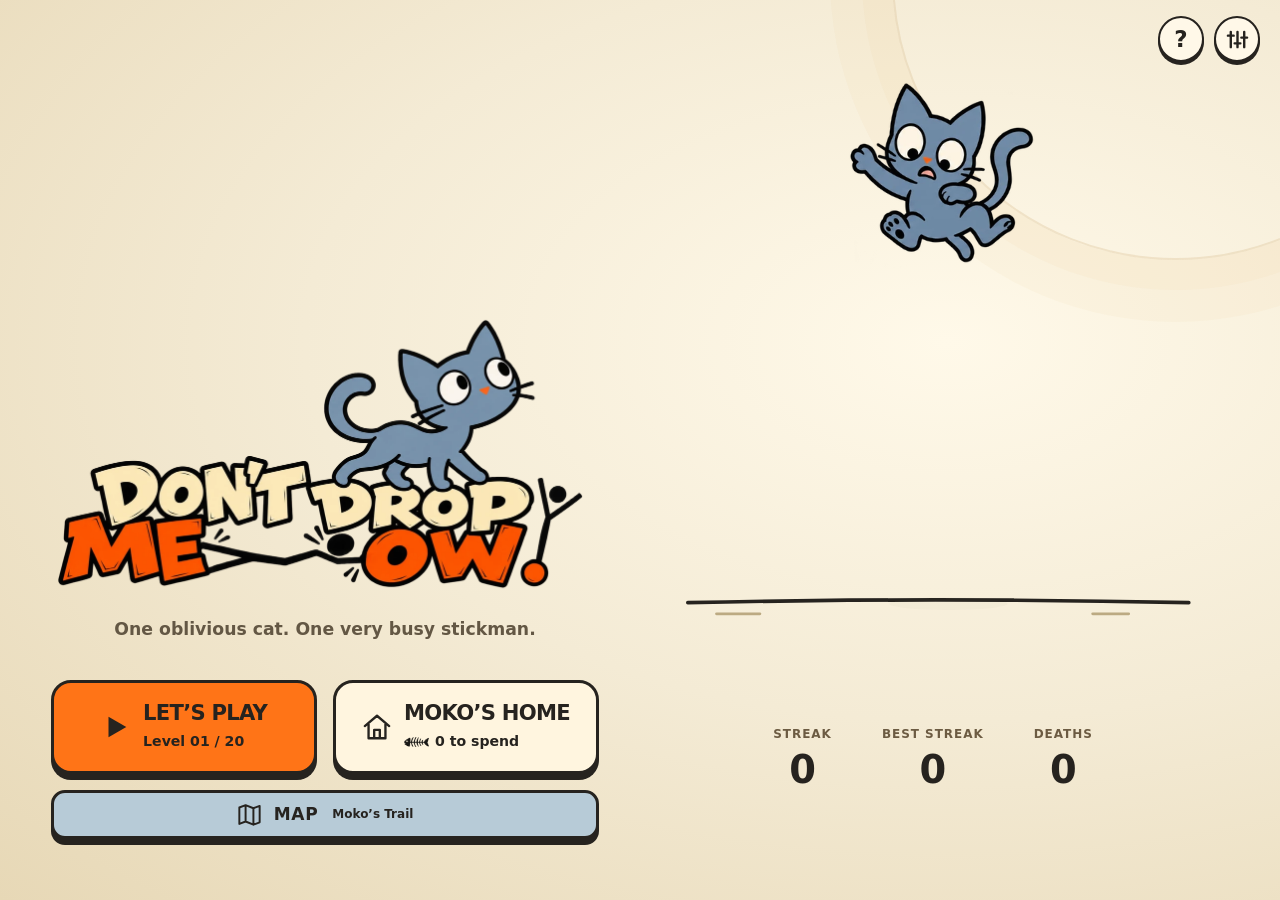
==== commit 415d2128: "Widen portrait route ribbon and suppress quick-start loading flashes" ====
--- a/index.html
+++ b/index.html
@@ -9,8 +9,8 @@
     <meta name="robots" content="noindex, nofollow" />
     <meta name="description" content="DDMO — a Snappy Fox Games title." />
     <title>Don't Drop Me-Ow!</title>
-    <script type="module" crossorigin src="./assets/index-DTjq_dxn.js"></script>
-    <link rel="stylesheet" crossorigin href="./assets/index-8K6h4TZp.css">
+    <script type="module" crossorigin src="./assets/index-BuWSFHKC.js"></script>
+    <link rel="stylesheet" crossorigin href="./assets/index-BkdxqSCH.css">
   </head>
   <body>
     <div id="root"></div>
--- a/assets/index-BkdxqSCH.css
+++ b/assets/index-BkdxqSCH.css
@@ -0,0 +1 @@
+:root{--bg: #cfc0a0;--panel: #e7dabd;--panel-2: #efe6cf;--line: #b8a77e;--text: #26231f;--muted: #6f6450;--accent: #e8622a;--accent-2: #3a352d;--danger: #b8452a}*{box-sizing:border-box}html,body,#root{height:100%;margin:0}body{background:var(--bg);color:var(--text);font:16px/1.5 system-ui,-apple-system,Segoe UI,sans-serif;-webkit-font-smoothing:antialiased}.app-shell{height:100%;display:flex;align-items:center;justify-content:center;padding:16px}.menu,.panel,.game-frame{width:min(100%,520px);height:min(100%,900px);background:var(--panel);border:1px solid var(--line);border-radius:20px;overflow:hidden;position:relative;display:flex;flex-direction:column}.is-game .game-frame{width:min(100%,1280px,calc((100dvh - 32px) * 16 / 9));height:auto;aspect-ratio:16 / 9}@media(orientation:portrait){.app-shell.is-game{padding:0}.is-game .game-frame{width:100%;height:100%;aspect-ratio:auto;border:none;border-radius:0}}.menu{padding:32px 24px;gap:20px}.menu-head h1{margin:0;font-size:40px;letter-spacing:.02em}.menu-head p{margin:6px 0 0;color:var(--muted)}.menu-modes{display:flex;flex-direction:column;gap:12px;flex:1}.mode-card{display:flex;flex-direction:column;gap:4px;text-align:left;padding:16px 18px;border-radius:14px;border:1px solid var(--line);background:var(--panel-2);color:var(--text);cursor:pointer;transition:transform .08s ease,border-color .12s ease}.mode-card:hover{border-color:var(--accent);transform:translateY(-1px)}.mode-label{font-weight:700;font-size:18px}.mode-blurb{color:var(--muted);font-size:14px}.mode-controls{color:var(--accent-2);font-size:12px;letter-spacing:.04em}.mode-best{color:var(--accent);font-size:12px;font-weight:700}.menu-foot{display:flex;gap:10px}.menu-best{margin:0;color:var(--muted);font-size:13px;text-align:center}button{font:inherit}.primary,.ghost,.danger{padding:10px 16px;border-radius:12px;border:1px solid var(--line);cursor:pointer}.primary{background:var(--accent);color:#efe6cf;border-color:transparent;font-weight:700}.primary:disabled{opacity:.4;cursor:not-allowed}.ghost{background:transparent;color:var(--text);flex:1}.danger{background:var(--danger);color:#fff;border-color:transparent}.panel{padding:28px 24px;gap:16px;overflow-y:auto}.panel h1{margin:0}.row{display:flex;align-items:center;justify-content:space-between;gap:12px;padding:12px 0;border-bottom:1px solid var(--line)}.currency{color:var(--accent);font-weight:700;margin:0}.upgrade-list{list-style:none;margin:0;padding:0;display:flex;flex-direction:column;gap:12px}.upgrade{display:flex;align-items:center;justify-content:space-between;gap:12px;padding:14px;border:1px solid var(--line);border-radius:12px;background:var(--panel-2)}.upgrade-info{display:flex;flex-direction:column;gap:2px}.upgrade-info span{color:var(--muted);font-size:13px}.upgrade-info em{color:var(--accent-2);font-size:12px;font-style:normal}.game-frame{background:var(--bg)}.game-loading{flex:1;display:flex;align-items:center;justify-content:center;color:var(--muted)}.run-recovery{position:absolute;inset:0;z-index:20;display:grid;place-items:center;padding:24px;background:#e7dabdf5}.run-recovery-card{width:min(100%,360px);text-align:center}.run-recovery.is-loading .run-recovery-card{visibility:hidden;animation:run-wait-notice 0s 1.2s forwards}@keyframes run-wait-notice{to{visibility:visible}}.run-recovery-card b{display:block;font-size:clamp(22px,4vw,30px)}.run-recovery-card p{margin:12px 0 24px;color:var(--muted)}.run-recovery-card button{display:block;width:100%;min-height:48px;margin-top:12px;border:2px solid var(--text);border-radius:12px;background:var(--panel-2);color:var(--text);font:inherit;font-weight:800;cursor:pointer}.run-recovery-card .run-recovery-primary{background:var(--accent);color:#fff7e7}.run-recovery-card button:focus-visible{outline:3px solid var(--accent);outline-offset:4px}@media(max-height:420px){.run-recovery{padding:12px}.run-recovery-card p{margin:6px 0 10px}}.game-canvas{flex:1;min-height:0}.game-canvas canvas{display:block;width:100%!important;height:100%!important}.game-exit{position:absolute;top:30px;right:36px;padding:8px 14px;border:none;border-radius:2px;background:#26231f;color:#efe6cf;font-size:16px;font-weight:700;letter-spacing:.02em;cursor:pointer;transition:transform .08s ease}.game-exit:hover{transform:translateY(-1px)}.game-pause{position:absolute;inset:0;display:flex;flex-direction:column;align-items:center;justify-content:center;gap:14px;background:#26231f73;color:#efe6cf;letter-spacing:.04em;pointer-events:none;user-select:none;-webkit-user-select:none;z-index:3}.game-pause b{font-size:30px;font-weight:700}.game-pause span{font-size:15px;color:#cfc3a8}.game-hud{position:absolute;top:0;left:0;right:0;display:flex;align-items:center;gap:16px;padding:calc(8px + env(safe-area-inset-top)) calc(12px + env(safe-area-inset-right)) 8px calc(16px + env(safe-area-inset-left));color:#e7dabd;font-weight:700;letter-spacing:.02em;user-select:none;-webkit-user-select:none;z-index:4}.game-hud-tag{font-size:17px}.game-hud-bones{display:flex;align-items:center;gap:7px;font-size:17px}.game-hud-bones img{width:26px;height:auto;display:block}.game-hud-bones b{font-weight:700;min-width:1.1em;animation:game-hud-pop .28s ease}@keyframes game-hud-pop{0%{transform:scale(1)}40%{transform:scale(1.5)}to{transform:scale(1)}}.game-hud-gap{flex:1}.game-hud-btn{appearance:none;border:none;border-radius:0;background:transparent;color:#e7dabd;font:inherit;font-size:17px;letter-spacing:.02em;padding:12px 14px;cursor:pointer;transition:transform .08s ease}.game-hud-btn:hover{transform:translateY(-1px)}.game-hud .game-exit{position:static;top:auto;right:auto;padding:12px 14px;border-radius:0;background:transparent;color:#e7dabd;font-size:17px}.overlay{position:absolute;inset:0;background:#e7dabdf0;display:flex;flex-direction:column;align-items:center;justify-content:center;gap:12px;padding:24px;text-align:center}.overlay h2{margin:0;font-size:30px}.overlay-score{margin:0;font-size:20px;color:var(--text)}.overlay-best{margin:0;color:var(--accent);font-weight:700}.overlay-actions{display:flex;gap:10px;width:100%;max-width:320px}.is-home .home-frame,.home-frame{width:min(100%,1280px);aspect-ratio:16 / 9;background:var(--panel);border:1px solid var(--line);border-radius:20px;overflow:hidden;position:relative;cursor:default}.home-room{position:absolute;inset:0;width:100%;height:100%}.home-hud{position:absolute;top:0;left:0;right:0;display:flex;justify-content:space-between;align-items:flex-start;padding:24px 30px;pointer-events:none}.home-hud .game-exit{pointer-events:auto;position:static}.home-bones{background:#26231f;color:#efe6cf;font-weight:700;font-size:20px;padding:8px 16px;border-radius:2px;display:inline-flex;align-items:center;gap:8px}.bone-glyph{width:20px;height:20px;object-fit:contain;vertical-align:-4px;display:inline-block}.home-hotspot{position:absolute;transform:translate(-50%,-50%);width:64px;height:64px;background:none;border:none;cursor:pointer;padding:0}.home-hotspot-ring{position:absolute;inset:8px;border:3px dashed var(--accent);border-radius:50%;opacity:.7;animation:hotspot-pulse 1.6s ease-in-out infinite}.home-hotspot-tag{position:absolute;bottom:-14px;left:50%;transform:translate(-50%);background:#26231f;color:#efe6cf;font-size:13px;font-weight:700;padding:2px 8px;border-radius:8px;white-space:nowrap;display:inline-flex;align-items:center;gap:4px}.home-hotspot-tag .bone-glyph{width:14px;height:14px;vertical-align:0}.home-owned-tag{position:absolute;transform:translate(-50%,-50%);width:56px;height:56px;background:none;border:none;cursor:pointer;padding:0}.home-owned-ring{border-color:#26231f;opacity:.28}.home-owned-tag:hover .home-owned-ring{opacity:.6}.home-item-hit{position:absolute;background:none;border:none;padding:0}.home-item-hit:active{cursor:grabbing}.home-toast{position:absolute;left:50%;bottom:92px;transform:translate(-50%);background:#26231f;color:#efe6cf;font-size:14px;font-weight:600;padding:8px 16px;border-radius:12px;pointer-events:none;z-index:6}@keyframes hotspot-pulse{0%,to{transform:scale(1);opacity:.7}50%{transform:scale(1.18);opacity:.35}}.home-sections{display:flex;gap:6px;pointer-events:auto;background:#26231f;padding:4px;border-radius:12px}.home-section-tab{background:none;border:none;color:#efe6cf8c;font-weight:700;font-size:14px;letter-spacing:.08em;padding:7px 14px;border-radius:9px;cursor:pointer}.home-section-tab.is-active{background:#e7dabd;color:#26231f}.home-card{position:absolute;left:50%;bottom:6%;transform:translate(-50%);width:min(520px,92%);background:#efe6cf;border:3px solid #26231f;border-radius:16px;display:flex;gap:18px;padding:16px 18px;align-items:stretch;box-shadow:0 10px #26231f47,0 22px 44px #26231f4d;animation:home-card-in .22s cubic-bezier(.2,1.4,.5,1) both;z-index:4}@keyframes home-card-in{0%{transform:translate(-50%) translateY(18px) scale(.96);opacity:0}to{transform:translate(-50%) translateY(0) scale(1);opacity:1}}.home-card-art{flex:0 0 128px;background:#26231f;border-radius:12px;display:flex;align-items:center;justify-content:center;padding:10px;position:relative}.home-card-art:after{content:"";position:absolute;left:14px;right:14px;bottom:14px;height:5px;background:#e7dabd;border-radius:3px;opacity:.85}.home-card-art img{max-width:100%;max-height:108px;object-fit:contain;image-rendering:auto}.home-card-art-empty{color:#efe6cf;font-size:40px;font-weight:800}.home-card-art-swatch{width:76px;height:76px;border:3px solid #26231f;border-radius:10px}.home-card-art-swatchrow{display:flex;gap:8px}.home-card-art-swatchrow i{width:30px;height:30px;border:3px solid #26231f;border-radius:8px}.home-card-swatches{display:flex;flex-wrap:wrap;gap:7px;padding-top:6px;border-top:1px solid var(--line)}.home-card-swatch{width:28px;height:28px;border:3px solid #26231f;border-radius:8px;cursor:pointer;padding:0}.home-card-swatch.is-picked{outline:3px solid #e8622a;outline-offset:2px}.home-card-body{flex:1;display:flex;flex-direction:column;gap:5px;min-width:0}.home-card-body strong{font-size:22px;letter-spacing:.03em;text-transform:uppercase}.home-card-pips{display:flex;align-items:center;gap:5px}.home-card-pips i{width:9px;height:9px;border-radius:50%;border:2px solid #26231f;background:transparent}.home-card-pips i.on{background:#e8622a;border-color:#e8622a}.home-card-pips em{font-style:normal;font-size:12px;font-weight:700;color:var(--muted);letter-spacing:.05em;margin-left:4px;text-transform:uppercase}.home-card-blurb{font-size:14px;color:var(--muted);font-style:italic}.home-card-chain{font-size:12px;font-weight:700;color:var(--accent-2);letter-spacing:.03em}.home-card-alt{background:none;border:none;padding:0 2px;font:inherit;font-weight:700;color:var(--accent);cursor:pointer;text-decoration:underline dotted;text-underline-offset:2px}.home-card-owned{display:flex;flex-direction:column;gap:3px;padding-top:4px;border-top:1px solid var(--line)}.home-card-owned-row{display:flex;align-items:center;justify-content:space-between;gap:10px;font-size:13px;text-transform:capitalize}.home-card-inuse{font-style:normal;font-size:11px;font-weight:800;color:var(--muted);letter-spacing:.06em;text-transform:uppercase}.home-card-equip{flex:none;padding:3px 12px;font-size:11px;font-weight:800;border-radius:7px}.home-card-actions{display:flex;gap:10px;margin-top:auto;padding-top:8px}.home-card-buy{display:inline-flex;align-items:center;gap:7px}.bone-ico{width:15px;height:15px}.home-continue{position:absolute;right:30px;bottom:26px;display:flex;flex-direction:column;align-items:flex-end;gap:6px;z-index:3}.home-continue-btn{font-size:17px}.home-continue.is-cta{left:50%;right:auto;bottom:112px;transform:translate(-50%);align-items:center}.home-prompt{position:absolute;left:50%;top:56%;transform:translate(-50%,-50%);text-align:center;z-index:3;pointer-events:none}.home-prompt-copy{margin:0;font-size:17px;font-style:italic;color:var(--muted)}.home-prompt-skip{margin:8px 0 0;font-size:14px;font-weight:700;color:var(--accent);animation:home-skip-pulse 1.6s ease-in-out infinite}.home-next{position:absolute;right:30px;bottom:26px;margin:0;padding:9px 16px;background:var(--text);color:#f2ead6;border-radius:10px;font-size:14px;font-weight:800;letter-spacing:.04em;z-index:3;pointer-events:none}.home-skip{position:absolute;right:30px;bottom:26px;margin:0;color:var(--muted);font-size:14px;font-weight:700;z-index:3;animation:home-skip-pulse 1.6s ease-in-out infinite;pointer-events:none}.home-skip b{color:var(--accent)}@keyframes home-skip-pulse{0%,to{opacity:.65}50%{opacity:1}}.home-menu{position:absolute;top:0;right:0;bottom:0;width:min(348px,92%);background:#efe6cf;border-left:3px solid #26231f;display:flex;flex-direction:column;z-index:5;box-shadow:-8px 0 24px #26231f1a}.home-menu-heading{display:flex;justify-content:space-between;align-items:center;gap:10px;padding:10px 14px 0;background:#26231f;color:#efe6cf;font-size:12px;font-weight:800;letter-spacing:.08em}.home-menu-close{display:inline-flex;align-items:center;justify-content:center;gap:8px;min-height:44px;padding:7px 10px;color:#efe6cf;background:transparent;border:1px solid #8c8169;border-radius:10px;font-size:11px;font-weight:700;cursor:pointer}.home-menu-close span{font-size:24px;line-height:1}.home-menu-tabs{display:grid;grid-template-columns:repeat(2,minmax(0,1fr));gap:5px;padding:8px 12px 12px;border-bottom:2px solid #26231f;background:#26231f}.home-menu-tabs .home-section-tab{min-height:44px;font-size:12px;padding:8px;letter-spacing:.05em;color:#c8bea7}.home-menu-tabs .home-section-tab.is-active{color:#26231f}.home-menu button:focus-visible{outline:3px solid #e8622a;outline-offset:-3px}.home-menu-list{flex:1;min-height:0;overflow-y:auto;overscroll-behavior:contain;padding:12px;display:flex;flex-direction:column;gap:8px}.home-menu-row{display:flex;align-items:center;flex-shrink:0;min-height:72px;gap:12px;padding:10px 12px;background:#f8f1df;border:1px solid #d5c7a5;border-radius:12px;color:#26231f;cursor:pointer;text-align:left;font-size:15px}.home-menu-row:hover{border-color:#9a8562}.home-menu-row.is-available{border-color:#d99157;background:#fff5dd;box-shadow:inset 3px 0 #e8622a}.home-menu-row.is-available .home-menu-price{padding:7px 9px;border-radius:9px;background:#e8622a;color:#26231f}.home-menu-row.is-short{background:#e8dfca;color:#665e50}.home-menu-row.is-short .home-menu-thumb{opacity:.45}.home-menu-row.is-locked{background:#e3d8bf;border-style:dashed;color:#665e50}.home-menu-row.is-locked .home-menu-thumb{opacity:.3;filter:grayscale(1)}.home-menu-thumb{width:54px;height:46px;object-fit:contain;flex:none}.home-menu-text{display:flex;flex-direction:column;gap:4px;flex:1;min-width:0}.home-menu-name{font-weight:650;font-size:14px;line-height:1.3}.home-menu-state{font-size:12px;line-height:1.4;color:#5f5546}.home-menu-price{font-weight:700;font-size:14px;display:inline-flex;align-items:center;gap:4px;flex:none}.home-menu-price .bone-glyph{width:15px;height:15px;vertical-align:0}.home-menu-lock{display:flex;flex-direction:column;align-items:center;gap:5px;flex-shrink:0}.home-menu-lock>span{display:inline-flex;align-items:center;gap:3px;font-size:12px;font-weight:700}.home-menu-lock .bone-glyph{width:13px;height:13px}.home-menu-sub{margin:10px 4px 2px;font-size:11px;font-weight:800;letter-spacing:.09em;text-transform:uppercase;color:#5f5546}.home-menu-more{margin:6px 0;padding:12px 10px;border-top:1px solid #c6b795;text-align:center;font-size:12px;color:#5f5546}.home-menu-empty{margin:18px 10px;font-size:13px;color:#5f5546;text-align:center}.home-menu-foot{margin:0;padding:0;font-size:12px;color:#5f5546;text-align:center}.home-menu-footer{flex-shrink:0;display:grid;gap:10px;padding:12px 14px max(14px,env(safe-area-inset-bottom));background:#efe6cf;border-top:1px solid #c6b795}.home-menu-continue{width:100%;min-height:46px;font-size:14px;background:#bc4314;color:#fff8e9}@media(max-width:860px){.home-menu{position:fixed;inset:auto 0 0;width:auto;height:min(68dvh,620px);max-height:calc(100dvh - 12px);border-left:none;border-top:3px solid #26231f;border-radius:18px 18px 0 0;overflow:hidden;z-index:12}.home-menu-tabs{grid-template-columns:repeat(4,minmax(0,1fr));gap:3px}.home-menu-tabs .home-section-tab{font-size:10px;padding:6px 3px;letter-spacing:.02em}}@media(max-width:860px)and (max-height:480px){.home-menu{height:calc(100dvh - 12px)}}.home-empty{position:absolute;left:30px;bottom:26px;margin:0;font-size:15px;font-style:italic;color:var(--muted)}.home-naming{position:absolute;inset:0;background:#e7dabde0;display:flex;flex-direction:column;align-items:center;justify-content:center;gap:6px;text-align:center}.home-naming .home-naming-skip{position:absolute;top:122px;left:0;right:0;margin:0;font-size:15px;font-weight:800;letter-spacing:.08em;text-transform:uppercase;color:var(--accent)}.home-naming p{margin:0;font-size:22px;color:var(--text)}.home-naming-mark{width:min(360px,72vw);height:auto;margin:6px 0}.home-naming-arrow{width:72px;height:72px;margin-top:6px;animation:naming-bob 1.1s ease-in-out infinite}.home-naming-upgrades{font-size:17px}@keyframes naming-bob{0%,to{transform:translateY(0)}50%{transform:translateY(10px)}}.menu-controls{display:flex;gap:12px;justify-content:center;margin:14px 0 4px}.ctrl-card{display:flex;align-items:center;gap:10px;padding:10px 14px;border:2px solid #26231f;border-radius:8px;background:#f2ead6}.ctrl-text{font-size:13px;font-weight:600;color:#26231f}.ctrl-glyph{position:relative;width:64px;height:36px;flex:none}.ctrl-pointer{position:absolute;left:2px;top:8px;width:0;height:0;border-left:7px solid transparent;border-right:7px solid transparent;border-bottom:14px solid #e8622a;transform:rotate(-30deg)}.ctrl-dash{position:absolute;left:18px;top:16px;width:22px;border-top:2px dashed #26231f}.ctrl-stick{position:absolute;right:4px;top:2px;width:4px;height:26px;background:#26231f;border-radius:2px}.ctrl-stick:before{content:"";position:absolute;top:-8px;left:-4px;width:12px;height:12px;border-radius:50%;background:#26231f}.ctrl-gap{position:absolute;left:4px;right:4px;bottom:2px;height:14px;border-left:16px solid #26231f;border-right:16px solid #26231f}.ctrl-bridge{position:absolute;left:10px;right:10px;bottom:12px;height:5px;background:#26231f;border-radius:3px;transform:rotate(-6deg)}@media(max-width:620px),(max-height:480px){.home-card{position:fixed;inset:auto 0 0;transform:none;width:100%;max-height:62vh;overflow-y:auto;border-radius:16px 16px 0 0;border-width:3px 0 0;animation:none;z-index:20}.home-card-art{flex-basis:96px}.home-card-art img{max-height:80px}.home-continue{right:14px;bottom:14px}.home-hud{padding:12px 14px}}@media(orientation:portrait)and (max-width:620px){.is-home .home-frame,.home-frame{align-self:flex-start;margin-top:4px}.home-hud{position:fixed;top:calc(56.25vw + 10px);left:0;right:0;padding:0 10px;flex-wrap:wrap;row-gap:8px;align-items:center}.home-hud .home-sections{order:3;flex-basis:100%;justify-content:center;gap:3px}.home-hud .home-section-tab{font-size:11px;padding:6px 8px;letter-spacing:.04em}.home-hud .home-bones{font-size:16px;padding:6px 12px}.home-continue{position:fixed;top:calc(56.25vw + 104px);left:0;right:0;bottom:auto;align-items:center}.home-naming{position:fixed}.home-prompt{top:30%;left:0;right:0;transform:translateY(-50%)}}.home-upgrades{position:relative;pointer-events:auto}.home-upgrades-button{min-height:44px;padding:10px 18px;border:2px solid #26231f;border-radius:12px;background:#26231f;color:#efe6cf;font-weight:800;letter-spacing:.06em}.home-upgrades-button span{margin-left:10px}.home-sections-reveal{position:absolute;top:calc(100% + 6px);left:50%;transform:translate(-50%);width:max-content;max-width:calc(100vw - 20px);flex-wrap:wrap;justify-content:center;animation:home-upgrades-open .22s ease-out both;box-shadow:0 6px 16px #26231f30}.home-sections-reveal .home-section-tab{color:#efe6cf;min-height:44px}@keyframes home-upgrades-open{0%{opacity:0;translate:0 -10px}to{opacity:1;translate:0 0}}.home-paint-card .home-card-body,.home-food-card .home-card-body{width:100%}.home-paint-help{font-size:14px;line-height:1.45;margin:8px 0}.home-wall-choices{display:grid;grid-template-columns:repeat(3,1fr);gap:6px;margin:10px 0}.home-wall-choices button{min-height:60px;padding:8px 4px;border:2px solid #b9a879;background:transparent;color:#26231f;border-radius:9px;font-weight:700}.home-wall-choices small{display:block;font-size:11px;font-weight:400;margin-top:4px}.home-wall-choices .is-picked{background:#26231f;color:#efe6cf;border-color:#26231f}.home-paint-colours{display:flex;flex-wrap:wrap;gap:8px;margin:12px 0}.home-paint-colours button{min-height:64px;min-width:64px;border:2px solid transparent;background:transparent;color:#26231f;border-radius:8px;display:grid;justify-items:center;gap:4px;padding:5px;font-size:12px}.home-paint-colours button span{width:36px;height:30px;border:1px solid #26231f66;border-radius:5px;font-size:22px}.home-paint-colours .is-picked{border-color:#26231f;background:#e5d5af}.home-cream-glow{filter:sepia(.8) saturate(2) hue-rotate(280deg)}.home-cream-sparkles{animation:home-cream-sparkle .6s ease-in-out infinite alternate}@keyframes home-cream-sparkle{0%{opacity:.3}to{opacity:1}}@media(orientation:portrait)and (max-width:620px){.home-upgrades{position:static}.home-sections-reveal{top:50px;left:10px;right:10px;width:auto;max-width:none;transform:none}.home-continue{top:calc(56.25vw + 152px)}}@media(prefers-reduced-motion:reduce){.home-sections-reveal,.home-cream-sparkles{animation:none}}.home-menu-colour-preview{display:flex;gap:3px;width:54px;flex-shrink:0}.home-menu-colour-preview i{width:16px;height:32px;border:1px solid #26231f55;border-radius:4px}.home-moko-drinking{animation:home-lapping .45s ease-in-out infinite alternate}@keyframes home-lapping{0%{translate:0 0}to{translate:0 2px}}@media(prefers-reduced-motion:reduce){.home-moko-drinking{animation:none}}.home-furniture-settle{animation:home-furniture-settle .22s cubic-bezier(.2,.65,.3,1) both}.home-decoration-settle{animation:home-decoration-settle .18s ease-out both}@keyframes home-furniture-settle{0%{transform:translateY(-5px) scale(.99,1.01)}45%{transform:scale(1.018,.975)}78%{transform:scale(.997,1.005)}to{transform:none}}@keyframes home-decoration-settle{0%{transform:scale(.985);opacity:.8}to{transform:none;opacity:1}}.home-paint-wipe-mask{transform-box:fill-box;transform-origin:right center;animation:home-paint-wipe .32s cubic-bezier(.22,.65,.3,1) both}@keyframes home-paint-wipe{0%{transform:scaleX(1)}to{transform:scaleX(0)}}@media(prefers-reduced-motion:reduce){.home-furniture-settle,.home-decoration-settle{animation:none}.home-paint-wipe-mask{animation:none;transform:scaleX(0)}}.app-shell.is-menu{padding:0;background:#efe6cf}.premiere-menu{--menu-orange: #ff7417;position:relative;isolation:isolate;width:100%;height:100%;display:grid;grid-template-columns:minmax(0,1fr) minmax(0,1.08fr);grid-template-rows:minmax(0,1fr) auto;align-items:center;column-gap:clamp(12px,3vw,60px);padding:clamp(20px,4vw,64px);padding-top:clamp(24px,4vh,48px);overflow:hidden;background:radial-gradient(ellipse at 74% 38%,#fff9e9 0,#f4ebd5 48%,#e7d8b6)}.premiere-menu:before{content:"";position:absolute;z-index:-1;width:44vw;height:44vw;min-width:320px;min-height:320px;border:2px solid #d9bd8f55;border-radius:50%;top:-24vw;right:-14vw;box-shadow:0 0 0 30px #e3c69918,0 0 0 62px #e3c69918}.premiere-brand{grid-column:1;grid-row:1;align-self:end;padding-bottom:clamp(16px,3vh,36px)}.premiere-logo{display:block;width:100%;max-width:660px;height:auto;margin-inline:auto;object-fit:contain}.premiere-brand p{margin:16px 0 0;font-size:clamp(13px,1.35vw,20px);font-weight:550;text-align:center;color:#635744}.premiere-tools{position:absolute;top:max(16px,env(safe-area-inset-top));right:max(20px,env(safe-area-inset-right));display:flex;gap:10px;z-index:5}.premiere-tools button{width:46px;height:46px;padding:10px;background:#fff8e8;border:2px solid #26231f;border-radius:50%;color:#26231f;box-shadow:0 3px #26231f;font-size:23px;font-weight:800;cursor:pointer;display:grid;place-items:center;line-height:1}.premiere-tools svg{width:23px;fill:none;stroke:currentColor;stroke-width:2.5;stroke-linecap:round}.menu-theatre{grid-column:2;grid-row:1;align-self:end;width:100%;max-height:100%;pointer-events:none;overflow:hidden}.menu-theatre svg{display:block;width:100%;height:auto;max-height:min(62vh,540px)}.premiere-actions{grid-column:1;grid-row:2;display:grid;grid-template-columns:1fr 1fr;gap:16px;padding:10px 0 max(10px,env(safe-area-inset-bottom));align-self:start}.premiere-actions button{border:3px solid #26231f;border-radius:20px;padding:18px 14px;min-height:94px;color:#26231f;box-shadow:0 6px #26231f;display:flex;align-items:center;justify-content:center;gap:12px;text-align:left;cursor:pointer;transition:transform .12s ease,box-shadow .12s ease}.premiere-play{background:var(--menu-orange)}.premiere-home{background:#fff5df}.premiere-actions button:hover{transform:translateY(-2px);box-shadow:0 8px #26231f}.premiere-actions button:active{transform:translateY(4px);box-shadow:0 2px #26231f}.premiere-actions button>svg{width:30px;min-width:25px;fill:none;stroke:currentColor;stroke-width:2.5;stroke-linejoin:round;stroke-linecap:round}.premiere-play>svg{fill:#26231f!important;stroke:none!important}.premiere-actions strong{display:block;font-size:clamp(15px,1.65vw,25px);font-weight:900;line-height:1.1;letter-spacing:-.035em;white-space:nowrap}.premiere-actions small{display:flex;align-items:center;gap:6px;margin-top:7px;font-size:clamp(11px,1.1vw,15px);font-weight:600}.premiere-actions small img{width:25px;height:16px;object-fit:contain}.premiere-affordable{display:inline-block;width:8px;height:8px;border-radius:50%;background:#f56b13;box-shadow:0 0 0 3px #ffd4a2;margin-left:4px}.premiere-complete{grid-column:1/-1;text-align:center;font-size:12px;color:#6c5b42}.premiere-records{grid-column:2;grid-row:2;display:flex;align-items:center;justify-content:center;margin:16px 0;padding:0 15px;gap:clamp(16px,4vw,50px);text-align:center}.premiere-records>div{min-width:50px}.premiere-records dt{color:#6c5b42;font-size:clamp(9px,1vw,12px);letter-spacing:.08em;font-weight:800;white-space:nowrap}.premiere-records dd{font-size:clamp(24px,3vw,42px);font-weight:850;line-height:1.2;margin:4px 0 0;font-variant-numeric:tabular-nums}.premiere-help{position:absolute;z-index:10;right:24px;top:80px;width:min(430px,calc(100% - 48px));background:#fff6df;border:3px solid #26231f;border-radius:20px;padding:25px;box-shadow:0 8px #26231f22}.premiere-help h2{font-size:23px;margin:0 22px 20px 0}.premiere-help p{font-size:15px}.premiere-help>.primary{background:#ff7417;color:#26231f;border:2px solid #26231f;margin-top:8px;font-weight:800}.premiere-help-close{position:absolute;right:12px;top:8px;width:44px;height:44px;background:transparent;border:0;font-size:30px;cursor:pointer}.premiere-menu button:focus-visible{outline:3px solid #417eaa;outline-offset:5px}@media(orientation:portrait){.premiere-menu{grid-template-columns:1fr;grid-template-rows:minmax(100px,.85fr) minmax(130px,1fr) auto auto;gap:8px;padding:50px 22px max(20px,env(safe-area-inset-bottom))}.premiere-brand{grid-column:1;grid-row:1;align-self:center;padding:0;width:min(100%,480px);justify-self:center}.premiere-brand p{font-size:12px;margin-top:7px}.premiere-logo{max-height:28vh}.menu-theatre{grid-column:1;grid-row:2;align-self:end;max-width:600px;justify-self:center}.menu-theatre svg{max-height:34vh}.premiere-actions{grid-column:1;grid-row:3;width:min(100%,520px);justify-self:center;padding:0 0 8px;gap:12px}.premiere-actions button{min-height:80px;padding:15px 10px;border-radius:17px;gap:8px}.premiere-actions strong{font-size:clamp(13px,3.7vw,20px)}.premiere-actions small{font-size:11px}.premiere-actions button>svg{width:23px;min-width:19px}.premiere-records{grid-column:1;grid-row:4;margin:10px 0 0;gap:40px}.premiere-records dd{font-size:27px}.premiere-tools{top:max(12px,env(safe-area-inset-top));right:14px;gap:8px}.premiere-tools button{width:44px;height:44px;padding:7px;font-size:20px}.premiere-tools svg{width:21px}}@media(orientation:landscape)and (max-height:480px){.premiere-menu{padding:18px 28px 14px;gap:6px 24px}.premiere-brand{padding-bottom:10px}.premiere-logo{max-height:48vh}.premiere-brand p{font-size:11px;margin-top:5px}.menu-theatre svg{max-height:70vh}.premiere-tools{top:10px;right:15px}.premiere-tools button{width:44px;height:44px;padding:8px;font-size:19px}.premiere-actions{gap:10px;padding-top:2px}.premiere-actions button{min-height:65px;padding:9px;border-radius:14px;gap:7px}.premiere-actions strong{font-size:15px}.premiere-actions small{font-size:10px;margin-top:4px}.premiere-records{margin:5px 0}.premiere-records dd{font-size:27px}}@media(prefers-reduced-motion:reduce){.premiere-actions button{transition:none}}@media(orientation:landscape)and (max-width:760px),(orientation:portrait)and (max-width:350px){.premiere-actions button>svg{display:none}}.menu-theatre.theatre-fall,.menu-theatre.theatre-stick-fall,.menu-theatre.theatre-fall>svg,.menu-theatre.theatre-stick-fall>svg{overflow:visible}.premiere-actions .premiere-map{grid-column:1/-1;min-height:48px;padding:9px 18px;border-radius:14px;background:#b7cbd7;gap:12px}.premiere-actions .premiere-map strong{font-size:17px;letter-spacing:.04em}.premiere-actions .premiere-map span{display:flex;align-items:center;gap:14px}.premiere-actions .premiere-map small{margin:0;font-size:12px}.premiere-actions .premiere-map>svg{width:25px;height:25px}.app-shell.is-map{padding:0;background:#efe6cf}.trail-map{width:100%;height:100%;overflow:auto;overscroll-behavior:contain;padding:clamp(14px,2.5vw,36px);background:radial-gradient(ellipse at 50% 40%,#fff9e9,#f0e5cc 70%,#e4d3af);color:#26231f}.trail-header{display:flex;align-items:center;justify-content:space-between;gap:16px;max-width:1120px;margin:auto}.trail-header h1{font-size:clamp(28px,4vw,48px);line-height:1.08;margin:3px 0 0;font-weight:900;letter-spacing:-.05em}.trail-header h1 em{font-style:normal;color:#dc5717}.trail-header h1:focus{outline:none}.trail-eyebrow{margin:0;font-size:10px;letter-spacing:.18em;color:#786341;font-weight:800}.trail-back,.trail-page{min-width:46px;min-height:46px;background:#fff8e7;border:2px solid #26231f;border-radius:14px;box-shadow:0 3px #26231f;font-size:23px;font-weight:800;cursor:pointer}.trail-back{padding:8px 14px;display:flex;align-items:center;gap:8px}.trail-back span{font-size:12px;letter-spacing:.06em}.trail-bank{display:flex;align-items:center;gap:7px;font-size:25px;font-weight:850;font-variant-numeric:tabular-nums}.trail-bank img{width:35px;height:22px;object-fit:contain}.trail-bank small{font-size:13px;color:#79684c}.trail-guide{display:flex;justify-content:center;flex-wrap:wrap;gap:10px 25px;font-size:11px;color:#786341;margin:18px 0 0}.trail-guide span{display:flex;align-items:center;gap:7px}.trail-guide i{background:#f6c579;width:11px;height:11px;border:1px solid #89704b;border-radius:4px}.trail-guide img{width:22px;height:14px;object-fit:contain}.trail-board{position:relative;width:min(100%,1100px);height:clamp(340px,61vh,620px);margin:18px auto 0}.trail-decor{position:absolute;inset:0;width:100%;height:100%;pointer-events:none}.trail-node{position:absolute;transform:translate(-50%,-50%);width:clamp(52px,7.4vw,90px);height:clamp(60px,8vw,96px);background:none;border:0;padding:0;cursor:pointer;transition:filter .14s;-webkit-tap-highlight-color:transparent}.trail-flap{display:block;width:100%;height:100%;overflow:visible;filter:drop-shadow(0 4px 0 #9e805d24)}.trail-node.is-unlocked:hover .trail-flap{filter:drop-shadow(0 3px 5px #f16b173f)}.trail-node.is-unlocked:active .trail-flap{transform:translateY(2px)}.trail-node.is-locked{cursor:default}.trail-bone{position:absolute;right:-13px;top:-9px;background:#fff7df;border:1.5px solid #a68d65;border-radius:20px;padding:3px 6px;display:flex;align-items:center;gap:3px;box-shadow:0 2px #9e805d20;pointer-events:none}.trail-bone img{width:25px;height:15px;object-fit:contain}.trail-bone b{font-size:10px}.trail-moko{position:absolute;width:50px;height:45px;object-fit:contain;bottom:calc(100% - 7px);left:50%;transform:translate(-50%);pointer-events:none}.trail-footer{display:flex;justify-content:center;align-items:center;gap:22px;max-width:1100px;margin:0 auto;padding-bottom:max(10px,env(safe-area-inset-bottom))}.trail-footer div{text-align:center;min-width:180px}.trail-footer strong{display:block;font-size:13px;letter-spacing:.1em}.trail-footer small{display:block;font-size:11px;color:#786341;margin-top:4px}.trail-page:disabled{opacity:.3;cursor:default;box-shadow:none}.trail-map button:focus-visible{outline:3px solid #417eaa;outline-offset:5px;border-radius:12px}@media(max-width:600px)and (orientation:portrait){.trail-map{padding:20px 12px 12px}.trail-header{flex-wrap:wrap;gap:12px}.trail-header>div{order:3;width:100%;text-align:center}.trail-header h1{font-size:36px}.trail-back{padding:7px 12px}.trail-guide{gap:8px 18px;margin-top:15px}.trail-guide-current{display:none!important}.trail-board{height:440px;margin-top:15px}.trail-node{width:49px;height:59px}.trail-bone{right:-10px;top:-7px;padding:2px 4px;gap:2px}.trail-bone img{width:20px;height:12px}.trail-moko{width:39px;height:36px}.trail-footer{gap:15px}.trail-footer div{min-width:150px}}@media(max-height:500px)and (orientation:landscape){.premiere-actions .premiere-map{min-height:40px;padding:5px 12px}.trail-map{padding:10px 20px}.trail-header h1{font-size:28px}.trail-eyebrow{font-size:8px}.trail-back,.trail-page{min-height:44px;min-width:44px}.trail-guide{margin-top:4px;font-size:10px;gap:18px}.trail-board{height:245px;margin-top:9px}.trail-node{width:52px;height:54px}.trail-moko{width:29px;height:27px;bottom:calc(100% - 8px)}.trail-bone{top:-5px;right:-9px;padding:1px 4px}.trail-bone img{width:20px;height:12px}.trail-footer{margin-top:0}.trail-footer small{display:none}}@media(prefers-reduced-motion:reduce){.trail-node{transition:none}}@media(max-width:600px)and (orientation:portrait)and (max-height:700px){.premiere-menu{grid-template-rows:minmax(80px,.8fr) minmax(90px,1fr) auto auto;padding-top:48px;padding-bottom:12px;gap:4px}.premiere-actions{gap:10px}.premiere-actions button{min-height:66px;padding:10px 8px}.premiere-actions .premiere-map{min-height:44px;padding:6px 12px}.premiere-records{margin-top:4px}.premiere-logo{max-height:23vh}}@media(max-height:500px)and (orientation:landscape){.trail-guide{display:none}.trail-board{height:clamp(242px,calc(100dvh - 118px),300px);margin-top:6px}.trail-footer{padding-bottom:0}}.trail-node{width:clamp(44px,5.92vw,72px);height:clamp(48px,6.4vw,76.8px)}.trail-flap{overflow:visible}.trail-guide i{background:#34312b;border-color:#26231f}.trail-node.is-current{z-index:2}.trail-node.is-current .trail-flap{filter:drop-shadow(0 0 7px #ff8a2050)}.trail-node.is-current:hover .trail-flap{filter:drop-shadow(0 0 10px #ff8a2070)}.trail-bone{right:-16px;top:-12px}.trail-map .trail-header{position:relative;z-index:4}@media(max-width:600px)and (orientation:portrait){.trail-board{height:740px}.trail-node{width:49px;height:59px;display:grid;place-items:center}.trail-flap{width:80%;height:80%}.trail-bone{right:-6px;top:-2px}.trail-moko{bottom:calc(90% - 7px)}.trail-map .trail-header{position:sticky;top:-20px;padding:8px 0 12px;background:linear-gradient(#f3e9d2 86%,#f3e9d200)}}@media(max-height:500px)and (orientation:landscape){.trail-board{height:300px}.trail-node{width:52px;height:54px;display:grid;place-items:center}.trail-flap{width:80%;height:80%}.trail-bone{top:-1px;right:-4px}.trail-moko{bottom:calc(90% - 8px)}}.app-shell.is-celebration{padding:0;background:#211e19}.rescue-encore{position:relative;isolation:isolate;display:flex;flex-direction:column;width:100%;height:100%;min-height:0;overflow:hidden;background:radial-gradient(ellipse at 50% 48%,#393125,#211e19 72%);color:#f6eacb;outline:none;touch-action:manipulation;user-select:none;-webkit-user-select:none}.encore-heading{position:absolute;z-index:1;top:max(22px,env(safe-area-inset-top));left:max(22px,env(safe-area-inset-left));right:max(22px,env(safe-area-inset-right));text-align:center;pointer-events:none}.encore-kicker{display:block;color:#ff8b43;font-size:11px;font-weight:800;letter-spacing:.22em}.encore-heading h1{font-size:clamp(19px,3vw,30px);font-weight:750;line-height:1.2;margin:8px 0 0}.encore-stage{flex:1;min-height:0;display:flex;align-items:center;justify-content:center;padding:35px max(12px,env(safe-area-inset-right)) 14px max(12px,env(safe-area-inset-left))}.encore-art{display:block;width:100%;height:100%;max-width:1100px;overflow:visible;pointer-events:none}.encore-footer{flex-shrink:0;display:grid;justify-items:center;gap:9px;padding:0 max(20px,env(safe-area-inset-right)) max(20px,env(safe-area-inset-bottom)) max(20px,env(safe-area-inset-left))}.encore-footer>span{color:#cabb9d;font-size:10px;font-weight:750;letter-spacing:.14em}.encore-next{display:flex;align-items:center;justify-content:center;gap:20px;min-height:48px;min-width:210px;border:1px solid #ff9858;border-bottom:4px solid #a83f13;border-radius:13px;padding:10px 22px;background:linear-gradient(#ff842f,#ed651d);color:#211e19;font:800 14px/1.2 system-ui,sans-serif;cursor:pointer;box-shadow:0 3px #0d0b0844}.encore-next svg{width:20px;height:20px;stroke:currentColor;stroke-width:2.5;stroke-linecap:round;stroke-linejoin:round;fill:none}.encore-next:active{transform:translateY(2px);border-bottom-width:2px}.encore-next:focus-visible{outline:3px solid #fff2c9;outline-offset:4px}.encore-footer small{color:#cabb9d;font-size:11px}@media(orientation:portrait){.encore-heading{top:max(36px,env(safe-area-inset-top))}.encore-stage{padding-top:95px;padding-bottom:30px}.encore-art{width:145%;max-width:none;flex-shrink:0}.encore-footer{gap:12px;padding-bottom:max(32px,env(safe-area-inset-bottom))}}@media(orientation:landscape)and (max-height:450px){.encore-heading{top:max(10px,env(safe-area-inset-top))}.encore-heading h1{font-size:19px;margin-top:3px}.encore-kicker{font-size:9px}.encore-stage{padding-top:25px;padding-bottom:0}.encore-footer{gap:4px;padding-bottom:max(8px,env(safe-area-inset-bottom))}.encore-footer>span{display:none}.encore-next{min-height:44px;padding:8px 18px;min-width:185px}.encore-footer small{font-size:10px}}.settings-panel{overflow-y:auto;overscroll-behavior:contain;padding-bottom:max(24px,env(safe-area-inset-bottom))}.settings-scenes>span{max-width:390px}.settings-scenes small{display:block;margin-top:4px;font-size:12px;line-height:1.45;color:var(--muted)}.settings-panel input[type=checkbox]{min-width:24px;min-height:24px;margin:10px;flex-shrink:0;accent-color:var(--accent)}.settings-panel label.row{min-height:48px;cursor:pointer}
